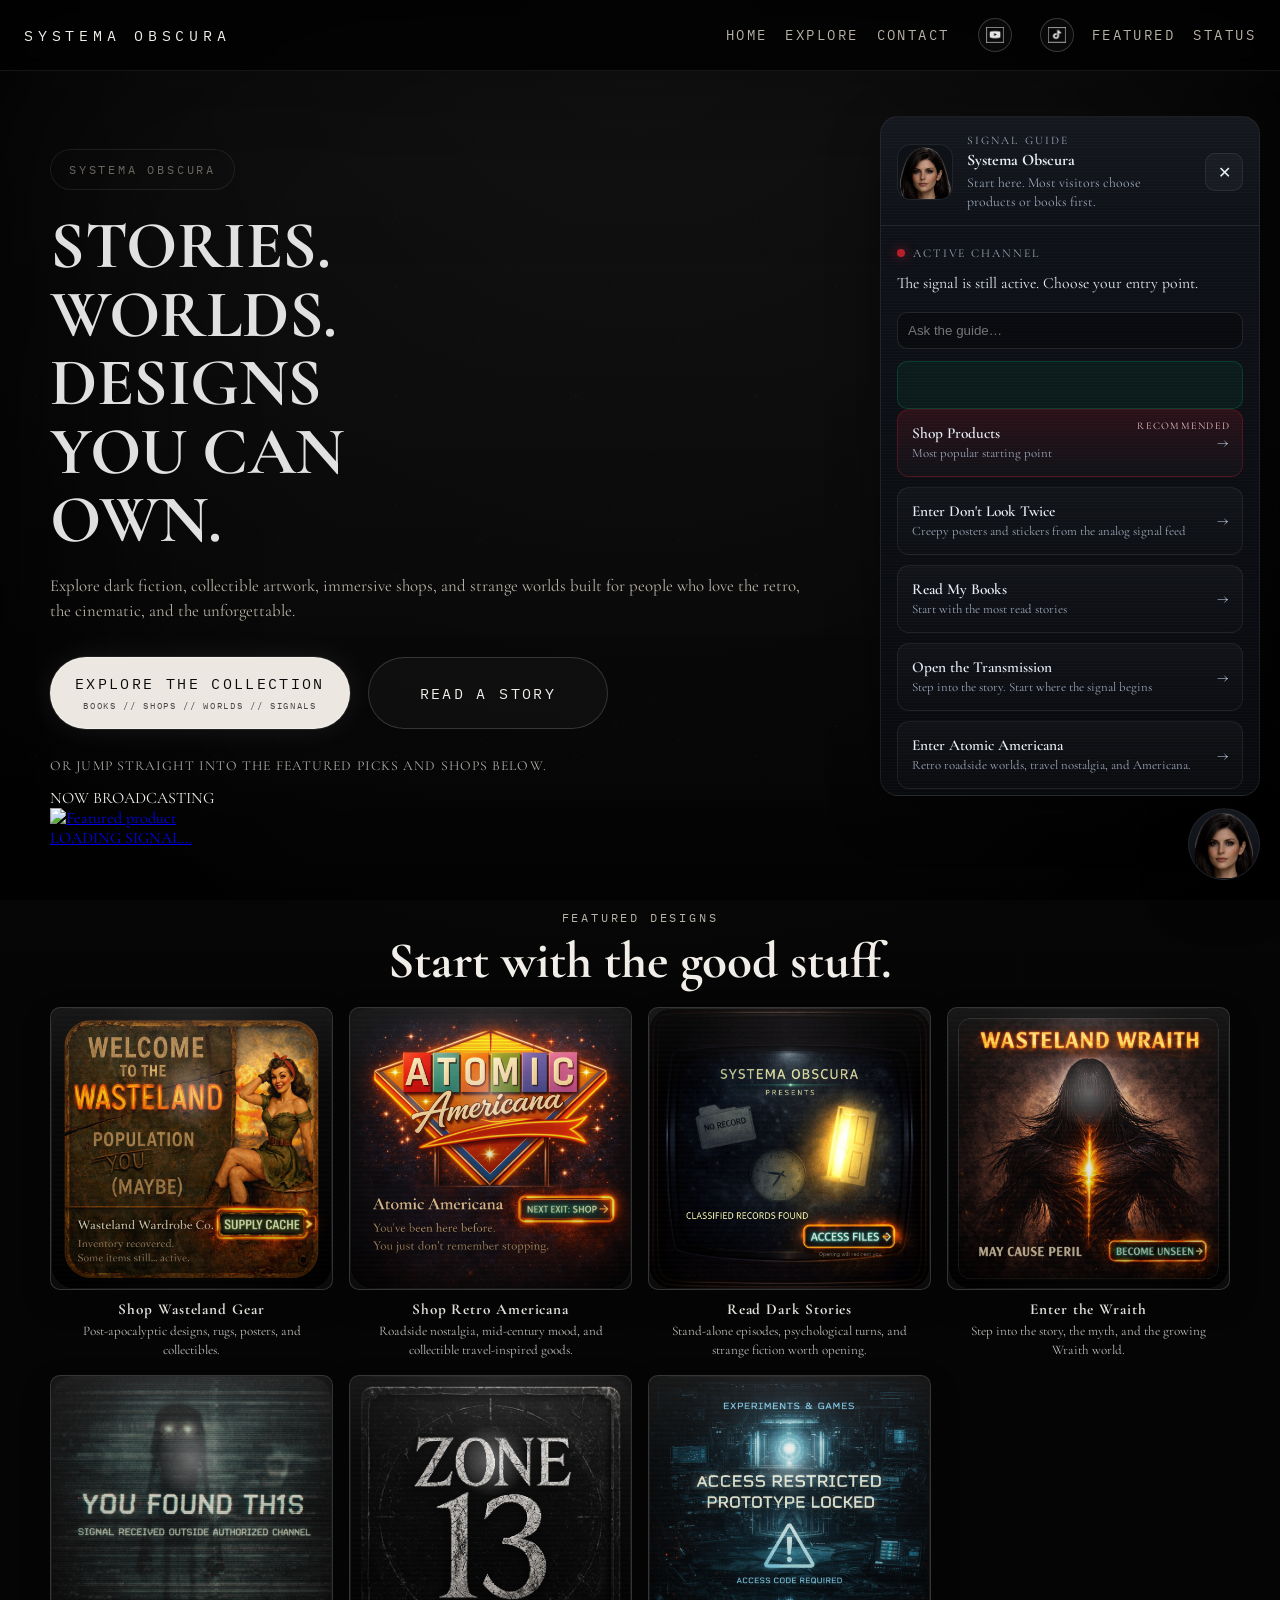
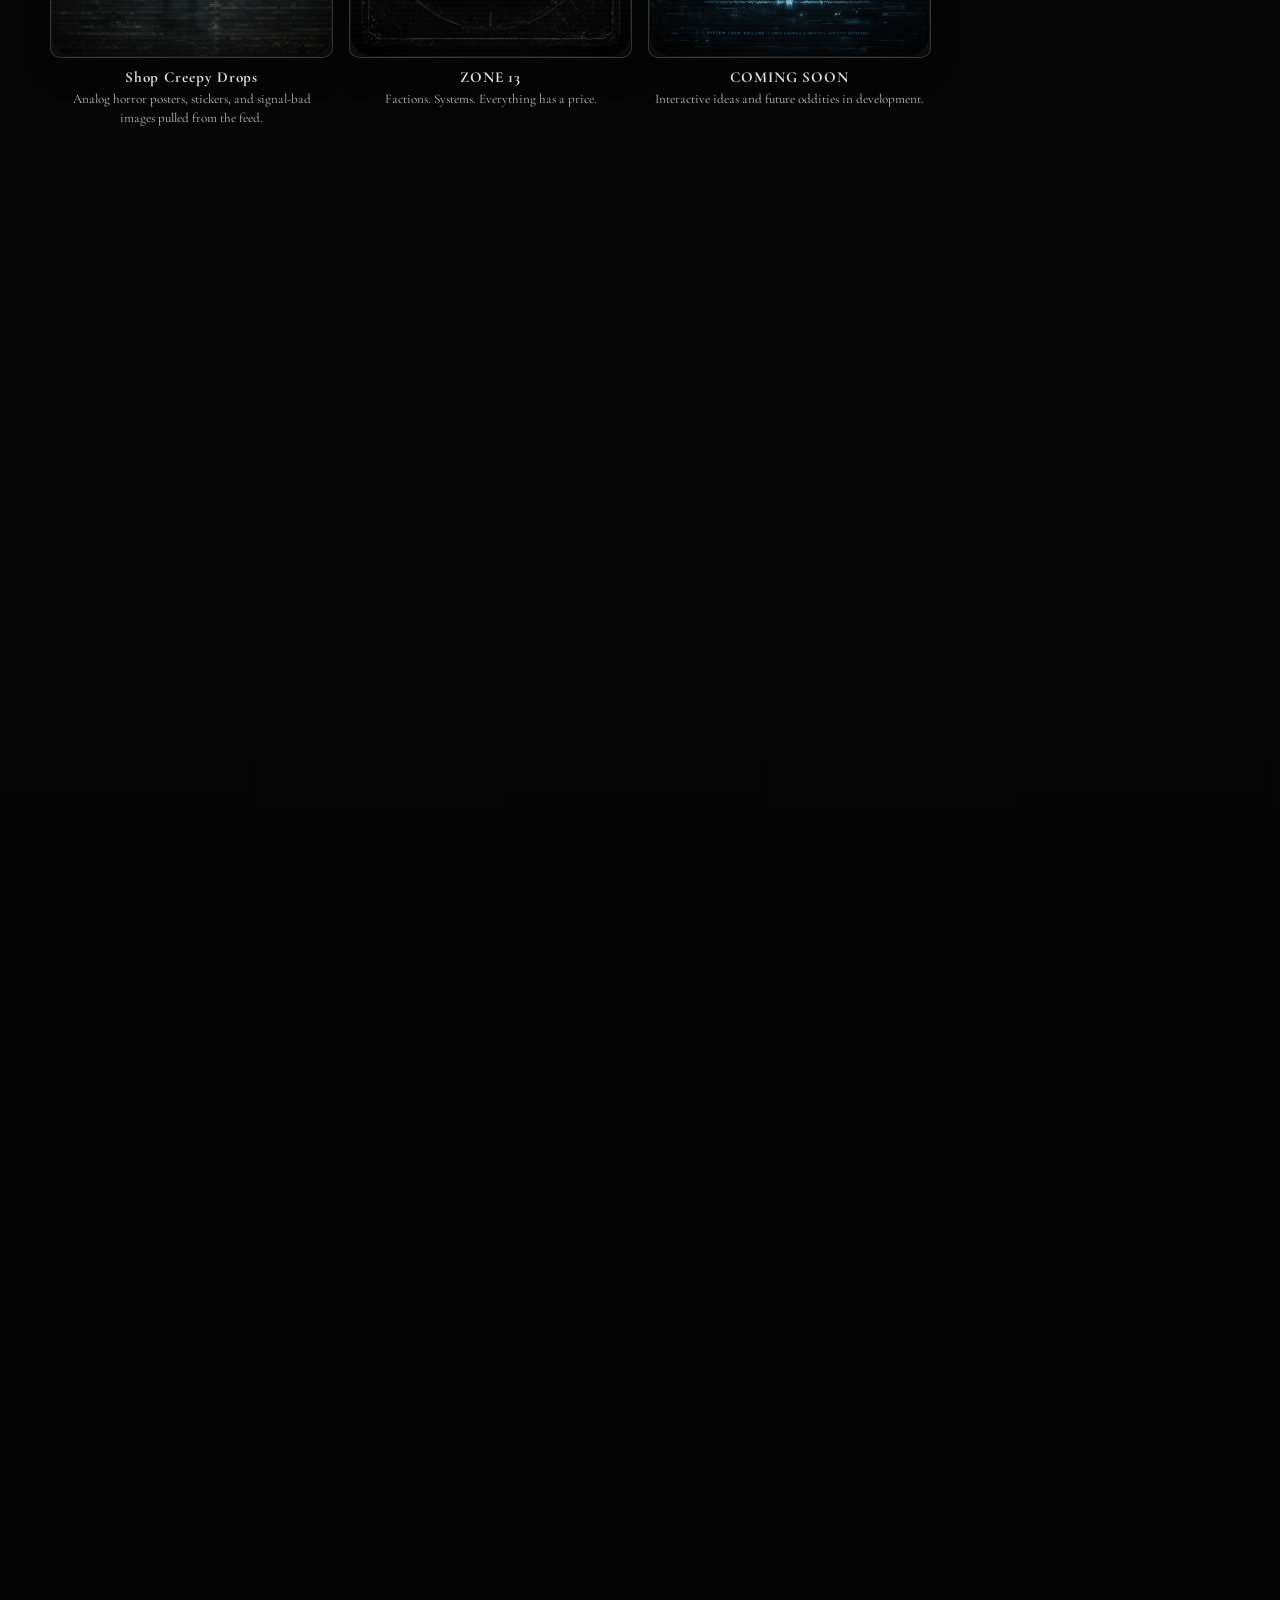
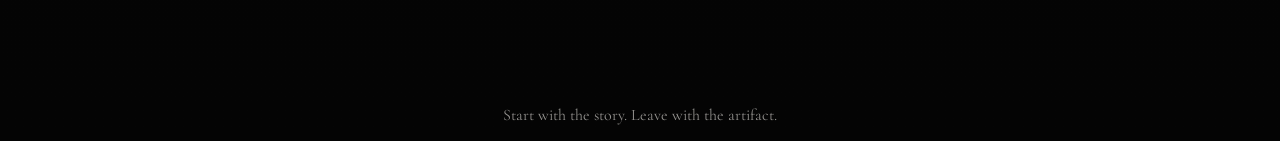
==== index.html @ dbbd6e22 "Update index.html" ====
<!DOCTYPE html>
<html lang="en">
<head>
<!-- Google tag (gtag.js) -->
<script async src="https://www.googletagmanager.com/gtag/js?id=G-D031YIETHX"></script>
<script>
  window.dataLayer = window.dataLayer || [];
  function gtag(){dataLayer.push(arguments);}
  gtag('js', new Date());
  gtag('config', 'G-D031YIETHX');
</script>

<meta charset="UTF-8" />
  <meta name="viewport" content="width=device-width, initial-scale=1.0" />
  <title>Systema Obscura</title>
  <meta name="description" content="Stories, worlds, and designs you can own from Systema Obscura." />
  <link rel="preconnect" href="https://fonts.googleapis.com">
  <link rel="preconnect" href="https://fonts.gstatic.com" crossorigin>
  <link href="https://fonts.googleapis.com/css2?family=Cormorant+Garamond:wght@400;500;600;700&family=IBM+Plex+Mono:wght@400;500&display=swap" rel="stylesheet">
  <link rel="stylesheet" href="style.css" />
  <style>
    /* Channel tile image overrides */
    .scene-books {
      background-image: url("./assets/tiles/books-tile.png");
      background-size: cover;
      background-position: center;
      background-repeat: no-repeat;
    }

    .scene-aa {
      background-image: url("./assets/tiles/atomic-americana-tile.png");
      background-size: cover;
      background-position: center;
      background-repeat: no-repeat;
    }

    .scene-wwc {
      background-image: url("./assets/tiles/wwc-tile.png");
      background-size: cover;
      background-position: center;
      background-repeat: no-repeat;
    }

    .scene-sop {
      background-image: url("./assets/tiles/sop-tile.png");
      background-size: cover;
      background-position: center;
      background-repeat: no-repeat;
    }

    .scene-wraith {
      background-image: url("./assets/wraith-tile.png");
      background-size: cover;
      background-position: center;
      background-repeat: no-repeat;
    }

    .scene-lady {
      background-image: url("./assets/lady-tile.png");
      background-size: cover;
      background-position: center;
      background-repeat: no-repeat;
    }

    .scene-audio {
      background-image: url("./assets/audio-tile.png");
      background-size: cover;
      background-position: center;
      background-repeat: no-repeat;
    }

    .scene-experiments {
      background-image: url("./assets/experiments-tile.png");
      background-size: cover;
      background-position: center;
      background-repeat: no-repeat;
    }
    .scene-dontlook {
      background: #111 url("./assets/tiles/dont-look-twice-tile.png?v=2") center / cover no-repeat;
    }

    .nav {
      display: flex;
      align-items: center;
      gap: 18px;
      flex-wrap: wrap;
    }

    .nav-icon {
      display: inline-flex;
      align-items: center;
      justify-content: center;
      width: 34px;
      height: 34px;
      padding: 0;
      border: 1px solid rgba(255,255,255,0.18);
      border-radius: 999px;
      background: rgba(255,255,255,0.03);
      box-shadow: 0 0 0 0 rgba(255,255,255,0.0);
      transition: transform 0.2s ease, opacity 0.2s ease, border-color 0.2s ease, box-shadow 0.2s ease, background 0.2s ease;
      animation: socialPulse 2.8s ease-in-out infinite;
    }

    .nav-icon img {
      width: 18px;
      height: 18px;
      object-fit: contain;
      display: block;
      opacity: 0.9;
      filter: brightness(1.05);
    }

    .nav-icon:hover,
    .nav-icon:focus-visible {
      transform: translateY(-1px) scale(1.08);
      opacity: 1;
      border-color: rgba(255,255,255,0.45);
      background: rgba(255,255,255,0.08);
      box-shadow: 0 0 14px rgba(255,255,255,0.14);
      outline: none;
    }

    .nav-icon-youtube {
      animation-delay: 0s;
    }

    .nav-icon-tiktok {
      animation-delay: 1.2s;
    }

    @keyframes socialPulse {
      0%, 100% {
        box-shadow: 0 0 0 0 rgba(255,255,255,0.0);
        border-color: rgba(255,255,255,0.18);
      }
      50% {
        box-shadow: 0 0 12px rgba(255,255,255,0.12);
        border-color: rgba(255,255,255,0.34);
      }
    }

    @media (max-width: 640px) {
      .nav {
        gap: 12px;
      }

      .nav-icon {
        width: 32px;
        height: 32px;
      }

      .nav-icon img {
        width: 17px;
        height: 17px;
      }
    }

/* Quick conversion upgrades */
    .hero-scroll-note {
      margin-top: 12px;
      opacity: 0.72;
      font-size: 0.86rem;
      letter-spacing: 0.08em;
      text-transform: uppercase;
    }

    .featured-strip {
      padding-top: 8px;
      padding-bottom: 18px;
    }

    .featured-strip .section-kicker,
    .featured-strip h2 {
      text-align: center;
    }

    .featured-grid {
      display: grid;
      grid-template-columns: repeat(4, minmax(0, 1fr));
      gap: 16px;
      margin-top: 20px;
    }

    .featured-item {
      display: block;
      text-decoration: none;
      color: inherit;
      transition: transform 0.2s ease, opacity 0.2s ease;
    }

    .featured-item:hover,
    .channel-card:hover {
      opacity: 0.9;
      transform: translateY(-3px) scale(1.015);
    }

    .featured-visual {
      aspect-ratio: 1 / 1;
      border: 1px solid rgba(255,255,255,0.16);
      border-radius: 10px;
      overflow: hidden;
      background: rgba(255,255,255,0.04);
      box-shadow: 0 12px 30px rgba(0,0,0,0.22);
    }

    .featured-visual .screen {
      height: 100%;
    }

    .featured-copy {
      padding: 10px 6px 0;
      text-align: center;
    }

    .featured-copy h3 {
      margin: 0 0 4px;
      font-size: 0.95rem;
      letter-spacing: 0.06em;
    }

    .featured-copy p {
      margin: 0;
      opacity: 0.8;
      font-size: 0.82rem;
      line-height: 1.4;
    }

    .channel-card.priority-channel {
      transform: scale(1.03);
      border: 1px solid rgba(255,255,255,0.28);
      box-shadow: 0 18px 40px rgba(0,0,0,0.28);
    }

    @media (max-width: 900px) {
      .featured-grid {
        grid-template-columns: repeat(2, minmax(0, 1fr));
      }
    }

    @media (max-width: 560px) {
      .featured-grid {
        grid-template-columns: 1fr;
      }
    }

    /* ===== Systema Obscura Agent ===== */
    :root {
      --so-bg: rgba(10, 12, 16, 0.94);
      --so-panel: rgba(15, 18, 24, 0.98);
      --so-border: rgba(255, 255, 255, 0.08);
      --so-text: #e8edf5;
      --so-muted: #9ca7ba;
      --so-accent: #b81f2d;
      --so-accent-soft: rgba(184, 31, 45, 0.18);
      --so-shadow: 0 18px 50px rgba(0, 0, 0, 0.45);
      --so-radius: 18px;
      --so-radius-sm: 12px;
      --so-font: Inter, ui-sans-serif, system-ui, -apple-system, BlinkMacSystemFont, "Segoe UI", sans-serif;
    }

    .so-agent-launcher {
      position: fixed;
      right: 20px;
      bottom: 20px;
      z-index: 9998;
      width: 72px;
      height: 72px;
      border-radius: 999px;
      border: 1px solid var(--so-border);
      background: linear-gradient(180deg, rgba(27, 31, 40, 0.98), rgba(10, 12, 16, 0.98));
      box-shadow: var(--so-shadow);
      display: flex;
      align-items: center;
      justify-content: center;
      cursor: pointer;
      overflow: hidden;
      transition: transform 0.2s ease, border-color 0.2s ease, box-shadow 0.2s ease;
    }

    .so-agent-launcher:hover,
    .so-agent-launcher:focus-visible {
      transform: translateY(-2px) scale(1.02);
      border-color: rgba(184, 31, 45, 0.5);
      box-shadow: 0 18px 55px rgba(0, 0, 0, 0.55);
      outline: none;
    }

    .so-agent-launcher img {
      width: 100%;
      height: 100%;
      object-fit: cover;
      object-position: center 42%;
      display: block;
    }

    .so-agent-pulse {
      position: absolute;
      inset: 0;
      border-radius: inherit;
      box-shadow: 0 0 0 0 rgba(184, 31, 45, 0.25);
      animation: soPulse 2.2s 1;
      pointer-events: none;
    }

    @keyframes soPulse {
      0% { box-shadow: 0 0 0 0 rgba(184, 31, 45, 0.28); }
      70% { box-shadow: 0 0 0 16px rgba(184, 31, 45, 0); }
      100% { box-shadow: 0 0 0 0 rgba(184, 31, 45, 0); }
    }

    .so-agent {
      position: fixed;
      right: 20px;
      bottom: 104px;
      width: min(380px, calc(100vw - 24px));
      max-height: min(680px, calc(100vh - 132px));
      z-index: 9999;
      border-radius: var(--so-radius);
      border: 1px solid var(--so-border);
      background:
        repeating-linear-gradient(
          180deg,
          rgba(255,255,255,0.015) 0px,
          rgba(255,255,255,0.015) 1px,
          transparent 1px,
          transparent 3px
        ),
        linear-gradient(180deg, rgba(16, 19, 26, 0.98), rgba(8, 10, 14, 0.98));
      box-shadow: var(--so-shadow);
      overflow: hidden;
      transform: translateY(16px) scale(0.98);
      opacity: 0;
      pointer-events: none;
      transition: opacity 0.25s ease, transform 0.25s ease;
      backdrop-filter: blur(8px);
    }

    .so-agent.is-open {
      opacity: 1;
      transform: translateY(0) scale(1);
      pointer-events: auto;
    }

    .so-agent-header {
      display: flex;
      align-items: center;
      gap: 14px;
      padding: 16px 16px 14px;
      border-bottom: 1px solid rgba(255,255,255,0.06);
      background: linear-gradient(180deg, rgba(255,255,255,0.02), rgba(255,255,255,0));
    }

    .so-agent-avatar {
      width: 56px;
      height: 56px;
      border-radius: 14px;
      object-fit: cover;
      object-position: center 42%;
      border: 1px solid rgba(255,255,255,0.08);
      flex-shrink: 0;
      background: #0e1116;
    }

    .so-agent-title-wrap {
      min-width: 0;
      flex: 1;
    }

    .so-agent-kicker {
      font-size: 0.72rem;
      letter-spacing: 0.18em;
      text-transform: uppercase;
      color: var(--so-muted);
      margin-bottom: 4px;
    }

    .so-agent-title {
      font-size: 1rem;
      font-weight: 700;
      line-height: 1.2;
      color: var(--so-text);
      margin: 0;
    }

    .so-agent-subtitle {
      font-size: 0.86rem;
      color: var(--so-muted);
      margin-top: 4px;
      line-height: 1.35;
    }

    .so-agent-close {
      width: 38px;
      height: 38px;
      border-radius: 10px;
      border: 1px solid rgba(255,255,255,0.08);
      background: rgba(255,255,255,0.03);
      color: var(--so-text);
      font-size: 1rem;
      cursor: pointer;
      flex-shrink: 0;
      transition: background 0.2s ease, border-color 0.2s ease;
    }

    .so-agent-close:hover,
    .so-agent-close:focus-visible {
      background: rgba(255,255,255,0.06);
      border-color: rgba(184, 31, 45, 0.45);
      outline: none;
    }

    .so-agent-body {
      padding: 16px;
    }

    .so-agent-message {
      margin: 0 0 16px;
      font-size: 0.98rem;
      line-height: 1.5;
      color: var(--so-text);
    }

    .so-agent-buttons {
      display: grid;
      gap: 10px;
    }

    .so-agent-btn {
      position: relative;
      display: flex;
      align-items: center;
      justify-content: space-between;
      gap: 14px;
      width: 100%;
      text-decoration: none;
      color: var(--so-text);
      background: linear-gradient(180deg, rgba(255,255,255,0.03), rgba(255,255,255,0.01));
      border: 1px solid rgba(255,255,255,0.07);
      border-radius: var(--so-radius-sm);
      padding: 14px 14px;
      min-height: 54px;
      transition: transform 0.18s ease, border-color 0.18s ease, background 0.18s ease;
    }

    .so-agent-btn:hover,
    .so-agent-btn:focus-visible {
      transform: translateY(-1px);
      border-color: rgba(184, 31, 45, 0.45);
      background: linear-gradient(180deg, rgba(184, 31, 45, 0.14), rgba(255,255,255,0.02));
      outline: none;
    }

    .so-agent-btn-text {
      display: flex;
      flex-direction: column;
      align-items: flex-start;
      text-align: left;
      gap: 3px;
      min-width: 0;
    }

    .so-agent-btn-label {
      font-size: 0.96rem;
      font-weight: 600;
      line-height: 1.2;
    }

    .so-agent-btn-note {
      font-size: 0.8rem;
      color: var(--so-muted);
      line-height: 1.3;
    }

    .so-agent-btn-primary {
      border-color: rgba(184, 31, 45, 0.32);
      background: linear-gradient(180deg, rgba(184, 31, 45, 0.18), rgba(255,255,255,0.02));
    }

    .so-agent-btn-primary::before {
      content: "Recommended";
      position: absolute;
      top: 10px;
      right: 12px;
      font-size: 0.64rem;
      letter-spacing: 0.12em;
      text-transform: uppercase;
      color: #f0c3c7;
    }

    .so-agent-btn-arrow {
      font-size: 1.1rem;
      color: var(--so-muted);
      flex-shrink: 0;
    }

    .so-agent-footer {
      padding: 0 16px 16px;
      color: var(--so-muted);
      font-size: 0.78rem;
      line-height: 1.4;
    }

    .so-agent-minimize {
      display: inline-flex;
      align-items: center;
      gap: 6px;
      background: transparent;
      color: var(--so-muted);
      border: none;
      padding: 0;
      font: inherit;
      cursor: pointer;
      margin-top: 12px;
    }

    .so-agent-minimize:hover,
    .so-agent-minimize:focus-visible {
      color: var(--so-text);
      outline: none;
    }

    .so-agent-badge {
      display: inline-flex;
      align-items: center;
      gap: 8px;
      margin-bottom: 12px;
      font-size: 0.74rem;
      text-transform: uppercase;
      letter-spacing: 0.16em;
      color: var(--so-muted);
    }

    .so-agent-badge::before {
      content: "";
      width: 8px;
      height: 8px;
      border-radius: 999px;
      background: var(--so-accent);
      box-shadow: 0 0 12px rgba(184, 31, 45, 0.75);
    }

    @media (max-width: 640px) {
      .so-agent-launcher {
        right: 14px;
        bottom: 14px;
        width: 64px;
        height: 64px;
      }

      .so-agent {
        right: 12px;
        left: 12px;
        bottom: 88px;
        width: auto;
        max-height: min(72vh, calc(100vh - 112px));
      }
    }

  </style>


</head>
<body>
  <div class="noise" aria-hidden="true"></div>
  <div class="vignette" aria-hidden="true"></div>

  <header class="site-header">
    <a href="#" class="brand">SYSTEMA OBSCURA</a>
    <nav class="nav">
      <a href="#signal">Home</a>
      <a href="#channels">Explore</a>
      <a href="contact.html">Contact</a>
      <a href="https://www.youtube.com/@TheSafeBunker" target="_blank" rel="noopener" class="nav-icon nav-icon-youtube" aria-label="YouTube">
        <img src="./assets/youtube.png" alt="YouTube" />
      </a>
      <a href="https://www.tiktok.com/@systema.obscura" target="_blank" rel="noopener" class="nav-icon nav-icon-tiktok" aria-label="TikTok">
        <img src="./assets/tiktok.png" alt="TikTok" />
      </a>
      <a href="#artifacts">Featured</a>
      <a href="#status">Status</a>
    </nav>
  </header>

  <main>
    <section class="hero wrap" id="signal">
      <div class="eyebrow">SYSTEMA OBSCURA</div>
      <h1>STORIES. WORLDS.<br />DESIGNS YOU CAN OWN.</h1>
      <p class="hero-copy">
        Explore dark fiction, collectible artwork, immersive shops, and strange worlds built for people who love the retro, the cinematic, and the unforgettable.
      </p>

      <div class="hero-actions">
        <a href="#channels" class="btn btn-primary">
          <span>EXPLORE THE COLLECTION</span>
          <small>BOOKS // SHOPS // WORLDS // SIGNALS</small>
        </a>
        <a href="sop.html" class="btn btn-secondary">READ A STORY</a>
      </div>
      <p class="hero-scroll-note">Or jump straight into the featured picks and shops below.</p>

<!-- ===== CRT FEATURED BROADCAST ===== -->
<div class="crt-featured">

  <div class="crt-broadcast-label">NOW BROADCASTING</div>

  <div class="crt-tv-featured">
    <a id="crtLink" href="#" target="_blank">
      <img id="crtImage" src="assets/crt/placeholder.jpg" alt="Featured product">

      <div class="crt-overlay-featured">
        <span id="crtTitle">LOADING SIGNAL...</span>
      </div>
    </a>
  </div>

</div>
      
      <div class="main-terminal crt reveal">
        <div class="terminal-topbar">
          <span class="seal">✦</span>
          <span class="terminal-label">PRIMARY ARCHIVE TERMINAL</span>
          <span class="live-dot"></span>
        </div>
        <div class="screen hero-screen">
          <div class="screen-image">
            <div class="mountains"></div>
            <div class="fog"></div>
            <div class="scanlines"></div>
          </div>
          <div class="screen-overlay">
            <p>Books to read. Designs to own. Worlds to explore.</p>
          </div>
        </div>
      </div>
    </section>

    <section class="featured-strip wrap reveal" id="featured-strip">
      <div class="section-head reveal">
        <p class="section-kicker">FEATURED DESIGNS</p>
        <h2>Start with the good stuff.</h2>
      </div>

      <div class="featured-grid">
        <a class="featured-item" href="https://wastelandwardrobeco.etsy.com" target="_blank">
          <div class="featured-visual crt">
            <div class="screen">
              <div class="channel-scene scene-wwc"></div>
              <div class="scanlines"></div>
            </div>
          </div>
          <div class="featured-copy">
            <h3>Shop Wasteland Gear</h3>
            <p>Post-apocalyptic designs, rugs, posters, and collectibles.</p>
          </div>
        </a>

        <a class="featured-item" href="https://atomicamericana.etsy.com" target="_blank">
          <div class="featured-visual crt">
            <div class="screen">
              <div class="channel-scene scene-aa"></div>
              <div class="scanlines"></div>
            </div>
          </div>
          <div class="featured-copy">
            <h3>Shop Retro Americana</h3>
            <p>Roadside nostalgia, mid-century mood, and collectible travel-inspired goods.</p>
          </div>
        </a>

        <a class="featured-item" href="sop.html">
          <div class="featured-visual crt">
            <div class="screen">
              <div class="channel-scene scene-sop"></div>
              <div class="scanlines"></div>
            </div>
          </div>
          <div class="featured-copy">
            <h3>Read Dark Stories</h3>
            <p>Stand-alone episodes, psychological turns, and strange fiction worth opening.</p>
          </div>
        </a>

        <a class="featured-item" href="wraith.html">
          <div class="featured-visual crt">
            <div class="screen">
              <div class="channel-scene scene-wraith"></div>
              <div class="scanlines"></div>
            </div>
          </div>
          <div class="featured-copy">
            <h3>Enter the Wraith</h3>
            <p>Step into the story, the myth, and the growing Wraith world.</p>
          </div>
        </a>


        <a class="featured-item" href="https://dont-look-twice.printify.me" target="_blank" rel="noopener">
          <div class="featured-visual crt">
            <div class="screen">
              <div class="channel-scene scene-dontlook"></div>
              <div class="scanlines"></div>
            </div>
          </div>
          <div class="featured-copy">
            <h3>Shop Creepy Drops</h3>
            <p>Analog horror posters, stickers, and signal-bad images pulled from the feed.</p>
          </div>
        </a>
<a class="featured-item" href="zone13.html">
  <div class="featured-visual crt">
    <div class="screen">
      <div class="channel-scene scene-zone13"></div>
      <div class="scanlines"></div>
    </div>
  </div>
  <div class="featured-copy">
    <h3>ZONE 13</h3>
    <p>Factions. Systems. Everything has a price.</p>
  </div>
</a>

<a class="featured-item" href="#signal">
  <div class="featured-visual crt">
    <div class="screen">
      <div class="channel-scene scene-experiments"></div>
      <div class="scanlines"></div>
    </div>
  </div>
  <div class="featured-copy">
    <h3>COMING SOON</h3>
    <p>Interactive ideas and future oddities in development.</p>
  </div>
</a>

</div>
</section>

<section class="broadcast wrap" id="broadcast">

    <section class="broadcast wrap" id="broadcast">
      <div class="section-head reveal">
        <p class="section-kicker">PRIMARY FEATURE</p>
        <h2>The signal of the moment.</h2>
      </div>

      <div class="broadcast-grid">
        <article class="broadcast-panel feature crt reveal">
          <div class="screen feature-screen">
            <div class="feature-scene"></div>
            <div class="scanlines"></div>
          </div>
          <div class="feature-copy">
            <p class="meta">CURRENT FEATURE</p>
            <h3>Build the myth. Sell the artifact. Keep the signal alive.</h3>
            <p>
              Use this space for your featured book, newest collection, best seller, or flagship release.
            </p>
            <a href="https://www.amazon.com/dp/B0GPJ8DP77" target="_blank" class="text-link">View feature</a>
          </div>
        </article>

        <aside class="status-panel reveal" id="status">
          <div class="status-box">
            <div class="status-row"><span>Systema Obscura Presents</span><strong>Stories Live</strong></div>
            <div class="status-row"><span>Wasteland Wardrobe Co.</span><strong>Shop Open</strong></div>
            <div class="status-row"><span>Atomic Americana</span><strong>Shop Open</strong></div>
            <div class="status-row"><span>Don't Look Twice</span><strong>Popup Shop Live</strong></div>
            <div class="status-row"><span>Books, Worlds, Experiments</span><strong>Expanding</strong></div>
          </div>
        </aside>
      </div>
    </section>

    <section class="artifacts wrap" id="artifacts">
      <div class="section-head reveal">
        <p class="section-kicker">FEATURED PICKS</p>
        <h2>Objects from the collection.</h2>
      </div>

      <div class="artifact-grid">
        <article class="artifact crt reveal">
          <div class="screen"><div class="artifact-scene artifact-book"></div><div class="scanlines"></div></div>
          <div class="artifact-copy">
            <h3>Featured Book</h3>
            <p>Spotlight a current release, episode, or flagship title.</p>
          </div>
        </article>

        <article class="artifact crt reveal">
          <div class="screen"><div class="artifact-scene artifact-keys"></div><div class="scanlines"></div></div>
          <div class="artifact-copy">
            <h3>Atomic Americana</h3>
            <p>Roadside relics, travel goods, and mid-century mood.</p>
          </div>
        </article>

        <article class="artifact crt reveal">
          <div class="screen"><div class="artifact-scene artifact-wraith"></div><div class="scanlines"></div></div>
          <div class="artifact-copy">
            <h3>Wraith World</h3>
            <p>Canon, imagery, story hooks, and future releases.</p>
          </div>
        </article>

        <article class="artifact crt reveal">
          <div class="screen"><div class="artifact-scene artifact-pin"></div><div class="scanlines"></div></div>
          <div class="artifact-copy">
            <h3>Collectible Design</h3>
            <p>Objects, icons, and designs pulled from the archive.</p>
          </div>
        </article>
      </div>
    </section>

    <section class="entry wrap reveal">
      <h2>Where do you want to go next?</h2>
      <div class="entry-grid">
        <a href="https://www.amazon.com/author/davidmcneal" target="_blank" class="entry-link">Read</a>
        <a href="https://wastelandwardrobeco.etsy.com" target="_blank" class="entry-link">Shop</a>
        <a href="https://atomicamericana.etsy.com" target="_blank" class="entry-link">Browse</a>
        <a href="#channels" class="entry-link">Explore</a>
      </div>
    </section>
  </main>

  <p style="text-align:center; opacity:0.6; margin-top:40px;">
    Start with the story. Leave with the artifact.
  </p>

  <script src="script.js"></script>
  <div class="signal-lock" id="signalLock"></div>

  <button
    class="so-agent-launcher"
    id="soAgentLauncher"
    aria-label="Open Systema Obscura guide"
    aria-expanded="false"
    aria-controls="soAgentPanel"
    type="button"
  >
    <span class="so-agent-pulse" aria-hidden="true"></span>
    <img src="/assets/so-host-master-bust.png" alt="Systema Obscura host avatar" />
  </button>

  <aside class="so-agent" id="soAgentPanel" aria-hidden="true">
    <div class="so-agent-header">
      <img class="so-agent-avatar" src="/assets/so-host-master-bust.png" alt="Systema Obscura host avatar" />
      <div class="so-agent-title-wrap">
        <div class="so-agent-kicker">Signal Guide</div>
        <h2 class="so-agent-title">Systema Obscura</h2>
        <div class="so-agent-subtitle">Start here. Most visitors choose products or books first.</div>
      </div>
      <button class="so-agent-close" id="soAgentClose" type="button" aria-label="Close guide">✕</button>
    </div>

    <div class="so-agent-body">
      <div class="so-agent-badge">Active channel</div>
      <p class="so-agent-message" id="soAgentMessage">Stories… or artifacts. Choose your entry point.</p>
<div style="margin-bottom:12px;"><input id="soAgentInput" placeholder="Ask the guide…" style="width:100%; padding:10px; border-radius:10px; border:1px solid rgba(255,255,255,0.1); background:rgba(0,0,0,0.3); color:#fff;" /></div><div id="soAgentResponse" style="font-size:0.95rem; color:#00ff9c; min-height:48px; margin-top:8px; padding:10px 12px; border-radius:10px; background:rgba(0,255,156,0.05); border:1px solid rgba(0,255,156,0.15); text-shadow:0 0 6px rgba(0,255,156,0.35); line-height:1.5;"></div>

      <div class="so-agent-buttons">
        <a class="so-agent-btn so-agent-btn-primary" href="https://www.etsy.com/shop/WastelandWardrobeCo" target="_blank" rel="noopener" data-destination="Shop Products">
          <span class="so-agent-btn-text">
            <span class="so-agent-btn-label">Shop Products</span>
            <span class="so-agent-btn-note">Most popular starting point</span>
          </span>
          <span class="so-agent-btn-arrow" aria-hidden="true">→</span>
        </a>


        <a class="so-agent-btn" href="https://dont-look-twice.printify.me" target="_blank" rel="noopener" data-destination="Don't Look Twice">
          <span class="so-agent-btn-text">
            <span class="so-agent-btn-label">Enter Don't Look Twice</span>
            <span class="so-agent-btn-note">Creepy posters and stickers from the analog signal feed</span>
          </span>
          <span class="so-agent-btn-arrow" aria-hidden="true">→</span>
        </a>

        <a class="so-agent-btn" href="https://www.amazon.com/author/davidmcneal" target="_blank" rel="noopener" data-destination="Read My Books">
          <span class="so-agent-btn-text">
            <span class="so-agent-btn-label">Read My Books</span>
            <span class="so-agent-btn-note">Start with the most read stories</span>
          </span>
          <span class="so-agent-btn-arrow" aria-hidden="true">→</span>
        </a>

        <a class="so-agent-btn" href="https://systemaobscura.co/sop" target="_blank" rel="noopener" data-destination="Start Here">
          <span class="so-agent-btn-text">
            <span class="so-agent-btn-label">Open the Transmission</span>
            <span class="so-agent-btn-note">Step into the story. Start where the signal begins</span>
          </span>
          <span class="so-agent-btn-arrow" aria-hidden="true">→</span>
        </a>

        <a class="so-agent-btn" href="https://www.etsy.com/shop/AtomicAmericana" target="_blank" rel="noopener" data-destination="Atomic Americana">
          <span class="so-agent-btn-text">
            <span class="so-agent-btn-label">Enter Atomic Americana</span>
            <span class="so-agent-btn-note">Retro roadside worlds, travel nostalgia, and Americana.</span>
          </span>
          <span class="so-agent-btn-arrow" aria-hidden="true">→</span>
        </a>

        <a class="so-agent-btn" href="https://www.etsy.com/shop/WastelandWardrobeCo" target="_blank" rel="noopener" data-destination="Explore the Wasteland">
          <span class="so-agent-btn-text">
            <span class="so-agent-btn-label">Explore the Wasteland</span>
            <span class="so-agent-btn-note">Most popular products and customer favorites.</span>
          </span>
          <span class="so-agent-btn-arrow" aria-hidden="true">→</span>
        </a>
      </div>
    </div>

    <div class="so-agent-footer">
      <div>Compact by design. Built to guide visitors toward the strongest parts of the signal.</div>
      <button class="so-agent-minimize" id="soAgentMinimize" type="button">Minimize guide</button>
    </div>
  </aside>

  <script>
(function () {
  const launcher = document.getElementById('soAgentLauncher');
  const panel = document.getElementById('soAgentPanel');
  const closeBtn = document.getElementById('soAgentClose');
  const minimizeBtn = document.getElementById('soAgentMinimize');
  const message = document.getElementById('soAgentMessage');
  const buttons = panel.querySelectorAll('[data-destination]');

  const STORAGE_KEY = 'so-dismissed';
  const CLICK_KEY = 'so-click-log';
  const VISIT_KEY = 'so-visit-count';

  const AUTO_OPEN_DELAY = 1600;

  let visits = parseInt(localStorage.getItem(VISIT_KEY) || '0', 10);
  visits++;
  localStorage.setItem(VISIT_KEY, visits);

  const hour = new Date().getHours();

  function getAdaptiveMessage() {
    if (visits > 2) {
      return "Signal guide online. You can start with the strongest path.";
    }

    if (hour >= 22 || hour < 5) {
      return "The signal is still active. Choose your entry point.";
    }

    if (hour < 12) {
      return "Not everything needs exploring. Start where it matters.";
    }

    return "Stories… or artifacts. Choose your entry point.";
  }

  function openPanel() {
    if (message) {
      window.clearTimeout(message._swapTimer);
      message.textContent = getAdaptiveMessage();

      message._swapTimer = window.setTimeout(function () {
        message.textContent = "Most people start with the strongest signal. You can too.";
      }, 3000);
    }

    panel.classList.add('is-open');
    panel.setAttribute('aria-hidden', 'false');
    launcher.setAttribute('aria-expanded', 'true');
  }

  function closePanel(remember = false) {
    if (message && message._swapTimer) {
      window.clearTimeout(message._swapTimer);
    }

    panel.classList.remove('is-open');
    panel.setAttribute('aria-hidden', 'true');
    launcher.setAttribute('aria-expanded', 'false');

    if (remember) {
      localStorage.setItem(STORAGE_KEY, 'true');
    }
  }

  function togglePanel() {
    const isOpen = panel.classList.contains('is-open');
    isOpen ? closePanel() : openPanel();
  }

  launcher.addEventListener('click', togglePanel);
  closeBtn.addEventListener('click', () => closePanel(true));
  minimizeBtn.addEventListener('click', () => closePanel(true));

  document.addEventListener('keydown', function (event) {
    if (event.key === 'Escape') closePanel();
  });

  buttons.forEach(function (button) {
    button.addEventListener('click', function () {
      const destination = button.getAttribute('data-destination');
      const log = JSON.parse(localStorage.getItem(CLICK_KEY) || '[]');
      log.push({ destination, time: new Date().toISOString() });
      if (typeof gtag === 'function') {
        gtag('event', 'agent_click', {
          event_category: 'Agent',
          event_label: destination
        });
      }
      localStorage.setItem(CLICK_KEY, JSON.stringify(log));
    });
  });

 const dismissed = localStorage.getItem(STORAGE_KEY) === 'true';
const isMobile = window.innerWidth <= 768;

if (!dismissed && !isMobile) {
  window.setTimeout(openPanel, AUTO_OPEN_DELAY);
}


// ===== SYSTEMA OBSCURA LIVE AGENT =====

async function askSystemaObscura(message) {
  try {
    const response = await fetch('https://project-656dj.vercel.app/api/agent', {
      method: 'POST',
      headers: { 'Content-Type': 'application/json' },
      body: JSON.stringify({ message })
    });

    const data = await response.json();

    if (data.reply) return data.reply;
    if (data.error) return `Signal error: ${data.error}`;

    return "Signal unclear.";
  } catch (error) {
    return "Signal lost. Try again.";
  }
}

const input = document.getElementById('soAgentInput');
const responseBox = document.getElementById('soAgentResponse');

if (input) {
  input.addEventListener('keydown', async function(e) {
    if (e.key === 'Enter') {
      const message = input.value.trim();
      if (!message) return;

      responseBox.textContent = "Reading the signal...";
      input.value = "";

      const reply = await askSystemaObscura(message);
      responseBox.textContent = reply;
    }
  });
}

})();
</script>


</body>
</html>
---- style.css ----
*,
*::before,
*::after {
  box-sizing: border-box;
}

:root {
  --bg: #050505;
  --panel: #0a0a0a;
  --panel-2: #101010;
  --line: rgba(255,255,255,.12);
  --soft: rgba(255,255,255,.66);
  --text: #f1eee9;
  --muted: #b8b1a6;
  --accent: #ece8e1;
  --shadow: rgba(0,0,0,.5);
  --glow: rgba(255,255,255,.08);
  --max: 1180px;
  --radius: 26px;
}

html {
  scroll-behavior: smooth;
}

body {
  margin: 0;
  background:
    radial-gradient(circle at top center, rgba(255,255,255,.04), transparent 30%),
    linear-gradient(180deg, #060606 0%, #040404 100%);
  color: var(--text);
  font-family: "Cormorant Garamond", serif;
  min-height: 100vh;
  overflow-x: hidden;
}

body::before {
  content: "";
  position: fixed;
  inset: 0;
  background:
    linear-gradient(rgba(255,255,255,.02), rgba(255,255,255,0)),
    radial-gradient(circle at center, transparent 45%, rgba(0,0,0,.34) 100%);
  pointer-events: none;
  z-index: 0;
}

.noise,
.vignette {
  position: fixed;
  inset: 0;
  pointer-events: none;
  z-index: 1;
}

.noise {
  opacity: .12;
  background-image:
    radial-gradient(circle at 20% 20%, rgba(255,255,255,.18) 0 1px, transparent 1px),
    radial-gradient(circle at 80% 30%, rgba(255,255,255,.16) 0 1px, transparent 1px),
    radial-gradient(circle at 40% 70%, rgba(255,255,255,.14) 0 1px, transparent 1px),
    radial-gradient(circle at 60% 80%, rgba(255,255,255,.1) 0 1px, transparent 1px);
  background-size: 180px 180px, 220px 220px, 200px 200px, 250px 250px;
  mix-blend-mode: screen;
}

.vignette {
  box-shadow: inset 0 0 220px rgba(0,0,0,.9);
}

.wrap {
  width: min(calc(100% - 32px), var(--max));
  margin: 0 auto;
  position: relative;
  z-index: 2;
}

.site-header {
  position: sticky;
  top: 0;
  z-index: 20;
  display: flex;
  align-items: center;
  justify-content: space-between;
  padding: 18px 24px;
  border-bottom: 1px solid rgba(255,255,255,.08);
  background: rgba(2,2,2,.8);
  backdrop-filter: blur(10px);
}

.brand,
.nav a,
.text-link,
.entry-link {
  text-decoration: none;
  color: var(--text);
}

.brand {
  font-family: "IBM Plex Mono", monospace;
  letter-spacing: .32em;
  font-size: .93rem;
  white-space: nowrap;
}

.nav {
  display: flex;
  gap: 26px;
  flex-wrap: wrap;
  justify-content: flex-end;
}

.nav a {
  font-family: "IBM Plex Mono", monospace;
  color: var(--muted);
  font-size: .85rem;
  letter-spacing: .18em;
  text-transform: uppercase;
}

.nav a:hover,
.text-link:hover,
.entry-link:hover {
  color: var(--text);
}

.hero {
  padding: 78px 0 42px;
}

.eyebrow,
.section-kicker,
.meta {
  font-family: "IBM Plex Mono", monospace;
  text-transform: uppercase;
  letter-spacing: .24em;
  font-size: .73rem;
  color: var(--muted);
}

.eyebrow {
  display: inline-block;
  padding: 12px 18px;
  border: 1px solid rgba(255,255,255,.14);
  border-radius: 999px;
  margin-bottom: 22px;
  background: rgba(255,255,255,.02);
}

.hero h1 {
  margin: 0;
  max-width: 10ch;
  font-size: clamp(3.2rem, 9vw, 6.75rem);
  line-height: .93;
  letter-spacing: -.03em;
  text-wrap: balance;
}

.hero-copy {
  max-width: 820px;
  margin: 24px 0 0;
  font-size: clamp(1.2rem, 2.2vw, 1.65rem);
  line-height: 1.45;
  color: var(--muted);
}

.hero-actions {
  display: flex;
  gap: 18px;
  flex-wrap: wrap;
  margin: 34px 0 42px;
}

.btn {
  display: inline-flex;
  align-items: center;
  justify-content: center;
  gap: 6px;
  min-width: 240px;
  min-height: 64px;
  padding: 16px 24px;
  border-radius: 999px;
  border: 1px solid rgba(255,255,255,.16);
  text-decoration: none;
  transition: transform .25s ease, border-color .25s ease, box-shadow .25s ease;
}

.btn:hover {
  transform: translateY(-2px);
}

.btn-primary {
  background: var(--accent);
  color: #0a0a0a;
  flex-direction: column;
  border-color: rgba(255,255,255,.35);
  box-shadow: 0 0 0 1px rgba(255,255,255,.08), 0 0 30px rgba(255,255,255,.08);
}

.btn-primary span,
.btn-secondary {
  font-family: "IBM Plex Mono", monospace;
  text-transform: uppercase;
  letter-spacing: .16em;
  font-size: .92rem;
}

.btn-primary small {
  font-family: "IBM Plex Mono", monospace;
  font-size: .58rem;
  text-transform: uppercase;
  letter-spacing: .18em;
  opacity: .72;
}

.btn-secondary {
  color: var(--text);
  background: rgba(255,255,255,.03);
}

.section-head {
  margin-bottom: 24px;
}

.section-head h2,
.entry h2 {
  margin: 8px 0 0;
  font-size: clamp(2rem, 4vw, 3.5rem);
  line-height: 1;
}

.statement {
  display: grid;
  grid-template-columns: 1fr auto 1fr;
  align-items: center;
  gap: 16px;
  padding: 18px 0 54px;
}

.statement p {
  margin: 0;
  font-size: clamp(1.6rem, 3vw, 2.9rem);
  text-align: center;
}

.statement-rule {
  height: 1px;
  background: linear-gradient(90deg, transparent, rgba(255,255,255,.14), transparent);
}

.crt {
  position: relative;
  background:
    linear-gradient(180deg, rgba(255,255,255,.03), rgba(255,255,255,.01)),
    linear-gradient(180deg, #111 0%, #090909 100%);
  border: 1px solid rgba(255,255,255,.1);
  border-radius: var(--radius);
  box-shadow:
    inset 0 0 0 1px rgba(255,255,255,.04),
    inset 0 18px 35px rgba(255,255,255,.02),
    0 20px 50px rgba(0,0,0,.45);
  overflow: hidden;
}

.crt::before {
  content: "";
  position: absolute;
  inset: 0;
  background:
    radial-gradient(circle at 50% 10%, rgba(255,255,255,.05), transparent 35%),
    radial-gradient(circle at 50% 120%, rgba(255,255,255,.03), transparent 35%);
  pointer-events: none;
  z-index: 2;
}

.crt::after {
  content: "";
  position: absolute;
  inset: 0;
  background: linear-gradient(180deg, rgba(255,255,255,.04), transparent 28%, transparent 72%, rgba(0,0,0,.18));
  pointer-events: none;
  z-index: 2;
}

.screen {
  position: relative;
  border-radius: 22px;
  overflow: hidden;
  background:
    radial-gradient(circle at center, rgba(255,255,255,.09), rgba(255,255,255,.015) 42%, rgba(0,0,0,.96) 100%),
    #0d0d0d;
  border: 1px solid rgba(255,255,255,.08);
  box-shadow: inset 0 0 24px rgba(255,255,255,.04), inset 0 0 70px rgba(0,0,0,.85);
}

.scanlines {
  position: absolute;
  inset: 0;
  background: repeating-linear-gradient(
    to bottom,
    rgba(255,255,255,.03) 0px,
    rgba(255,255,255,.03) 1px,
    rgba(0,0,0,0) 3px,
    rgba(0,0,0,0) 5px
  );
  mix-blend-mode: screen;
  opacity: .28;
  pointer-events: none;
  animation: drift 11s linear infinite;
}

.main-terminal {
  padding: 22px;
}

.terminal-topbar {
  display: flex;
  align-items: center;
  justify-content: space-between;
  gap: 14px;
  margin-bottom: 14px;
  font-family: "IBM Plex Mono", monospace;
  text-transform: uppercase;
  letter-spacing: .14em;
  color: var(--muted);
  font-size: .72rem;
}

.seal {
  font-size: 1.1rem;
  color: var(--text);
}

.live-dot {
  width: 10px;
  height: 10px;
  border-radius: 50%;
  background: rgba(255,255,255,.9);
  box-shadow: 0 0 10px rgba(255,255,255,.7);
  animation: blink 2.1s steps(1, end) infinite;
}

.hero-screen {
  min-height: 390px;
}

.screen-image,
.channel-scene,
.feature-scene,
.artifact-scene {
  position: absolute;
  inset: 0;
}

.screen-image::before,
.channel-scene::before,
.feature-scene::before,
.artifact-scene::before {
  content: "";
  position: absolute;
  inset: 0;
  background:
    radial-gradient(circle at 50% 30%, rgba(255,255,255,.34), transparent 15%),
    linear-gradient(180deg, rgba(255,255,255,.05), rgba(0,0,0,.2));
}

.mountains {
  position: absolute;
  inset: 0;
  background:
    linear-gradient(to top, rgba(0,0,0,.88) 0 28%, transparent 28%),
    radial-gradient(circle at 50% 34%, rgba(255,255,255,.14), transparent 20%),
    linear-gradient(to top left, rgba(255,255,255,.14) 0 8%, transparent 10%),
    linear-gradient(to top right, rgba(255,255,255,.12) 0 8%, transparent 10%);
  clip-path: polygon(0 100%, 0 60%, 12% 66%, 26% 46%, 39% 61%, 52% 35%, 69% 56%, 82% 42%, 100% 62%, 100% 100%);
  filter: blur(.5px);
  opacity: .8;
}

.fog {
  position: absolute;
  inset: 0;
  background:
    radial-gradient(circle at 30% 70%, rgba(255,255,255,.12), transparent 24%),
    radial-gradient(circle at 65% 68%, rgba(255,255,255,.1), transparent 22%),
    radial-gradient(circle at 50% 75%, rgba(255,255,255,.08), transparent 26%);
  filter: blur(14px);
  opacity: .8;
}

.screen-overlay {
  position: absolute;
  inset: auto 24px 22px;
  z-index: 1;
  font-size: clamp(1.1rem, 2vw, 1.45rem);
  color: var(--soft);
  text-shadow: 0 0 18px rgba(255,255,255,.08);
}

.channels,
.broadcast,
.artifacts,
.entry {
  padding: 42px 0 20px;
}

.channel-grid,
.artifact-grid {
  display: grid;
  grid-template-columns: repeat(4, 1fr);
  gap: 18px;
}

.channel-card,
.artifact {
  text-decoration: none;
  color: inherit;
  transition: transform .3s ease, box-shadow .3s ease, border-color .3s ease;
}

.channel-card:hover,
.artifact:hover {
  transform: translateY(-4px);
  border-color: rgba(255,255,255,.18);
  box-shadow: inset 0 0 0 1px rgba(255,255,255,.06), 0 26px 60px rgba(0,0,0,.55);
}

.channel-card .screen,
.artifact .screen {
  min-height: 210px;
  margin: 14px 14px 10px;
}

.channel-copy,
.artifact-copy {
  padding: 8px 18px 20px;
}

.channel-copy h3,
.artifact-copy h3,
.feature-copy h3 {
  margin: 0 0 8px;
  font-size: 1.85rem;
  line-height: .96;
}

.channel-copy p,
.artifact-copy p,
.feature-copy p {
  margin: 0;
  color: var(--muted);
  font-size: 1.15rem;
  line-height: 1.35;
}

.active-channel {
  box-shadow: inset 0 0 0 1px rgba(255,255,255,.06), 0 0 28px rgba(255,255,255,.07), 0 20px 50px rgba(0,0,0,.45);
}

.broadcast-grid {
  display: grid;
  grid-template-columns: 1.55fr .85fr;
  gap: 18px;
  align-items: start;
}

.broadcast-panel {
  padding: 14px;
}

.feature-screen {
  min-height: 330px;
}

.feature-copy {
  padding: 16px 10px 10px;
}

.text-link {
  display: inline-block;
  margin-top: 16px;
  font-family: "IBM Plex Mono", monospace;
  text-transform: uppercase;
  letter-spacing: .14em;
  font-size: .8rem;
}

.status-panel .status-box {
  border: 1px solid rgba(255,255,255,.08);
  border-radius: var(--radius);
  background: rgba(255,255,255,.015);
  overflow: hidden;
}

.status-row {
  display: flex;
  justify-content: space-between;
  gap: 16px;
  padding: 19px 20px;
  border-bottom: 1px solid rgba(255,255,255,.08);
  font-size: 1.2rem;
}

.status-row:last-child {
  border-bottom: none;
}

.status-row strong {
  font-weight: 600;
}

.entry {
  padding-bottom: 60px;
}

.entry-grid,
.footer-grid {
  display: grid;
  grid-template-columns: repeat(4, 1fr);
  gap: 14px;
  margin-top: 20px;
}

.entry-link,
.footer-status {
  display: flex;
  align-items: center;
  justify-content: center;
  min-height: 82px;
  border: 1px solid rgba(255,255,255,.1);
  border-radius: 999px;
  background: rgba(255,255,255,.02);
  font-family: "IBM Plex Mono", monospace;
  text-transform: uppercase;
  letter-spacing: .16em;
  font-size: .84rem;
}

.site-footer {
  padding: 10px 0 60px;
}

.footer-status {
  flex-direction: column;
  gap: 6px;
  border-radius: 24px;
}

.footer-status span {
  color: var(--muted);
  font-size: .64rem;
}

.footer-status strong {
  font-size: 1rem;
}

.footer-note {
  text-align: center;
  margin-top: 18px;
  color: var(--muted);
  font-family: "IBM Plex Mono", monospace;
  font-size: .72rem;
  letter-spacing: .08em;
}

.reveal {
  opacity: 0;
  transform: translateY(24px);
  transition: opacity .9s ease, transform .9s ease;
}

.reveal.visible {
  opacity: 1;
  transform: none;
}

.scene-sop { background:
  radial-gradient(circle at 50% 24%, rgba(255,255,255,.26), transparent 16%),
  linear-gradient(to top, rgba(0,0,0,.86) 0 25%, transparent 25%),
  linear-gradient(to top, rgba(255,255,255,.15), transparent 35%),
  linear-gradient(120deg, transparent 42%, rgba(255,255,255,.15) 45%, transparent 48%),
  linear-gradient(to right, transparent 41%, rgba(255,255,255,.1) 43%, rgba(255,255,255,.1) 56%, transparent 58%);
  clip-path: polygon(0 100%, 0 62%, 20% 65%, 32% 54%, 40% 24%, 46% 24%, 51% 54%, 64% 62%, 100% 56%, 100% 100%);
}
.scene-books { background:
  radial-gradient(circle at 65% 38%, rgba(255,255,255,.14), transparent 20%),
  radial-gradient(circle at 44% 52%, rgba(255,255,255,.10), transparent 18%),
  linear-gradient(130deg, transparent 20%, rgba(255,255,255,.12) 22%, rgba(255,255,255,.12) 33%, transparent 35%),
  linear-gradient(to top, rgba(0,0,0,.92) 0 24%, transparent 24%);
}
.scene-aa { background:
  radial-gradient(circle at 72% 28%, rgba(255,255,255,.22), transparent 15%),
  linear-gradient(to top, rgba(0,0,0,.88) 0 26%, transparent 26%),
  linear-gradient(140deg, transparent 44%, rgba(255,255,255,.16) 46%, transparent 48%),
  linear-gradient(to right, transparent 65%, rgba(255,255,255,.08) 66%, rgba(255,255,255,.08) 69%, transparent 70%);
}
.scene-wwc { background:
  radial-gradient(circle at 72% 30%, rgba(255,255,255,.16), transparent 14%),
  linear-gradient(to top, rgba(0,0,0,.9) 0 28%, transparent 28%),
  linear-gradient(to right, transparent 35%, rgba(255,255,255,.09) 36%, rgba(255,255,255,.09) 40%, transparent 41%),
  linear-gradient(to right, transparent 55%, rgba(255,255,255,.08) 56%, rgba(255,255,255,.08) 59%, transparent 60%);
}
.scene-wraith { background:
  radial-gradient(circle at 55% 24%, rgba(255,255,255,.22), transparent 14%),
  radial-gradient(circle at 52% 57%, rgba(255,255,255,.1), transparent 13%),
  linear-gradient(to top, rgba(0,0,0,.9) 0 26%, transparent 26%),
  linear-gradient(to right, transparent 47%, rgba(255,255,255,.08) 49%, rgba(255,255,255,.12) 51%, transparent 53%);
}
.scene-lady { background:
  radial-gradient(circle at 32% 26%, rgba(255,255,255,.18), transparent 15%),
  linear-gradient(to top, rgba(0,0,0,.88) 0 24%, transparent 24%),
  linear-gradient(120deg, transparent 32%, rgba(255,255,255,.1) 34%, transparent 36%),
  linear-gradient(65deg, transparent 60%, rgba(255,255,255,.09) 62%, transparent 64%);
}
.scene-audio { background:
  radial-gradient(circle at 50% 50%, rgba(255,255,255,.12), transparent 16%),
  repeating-radial-gradient(circle at 50% 50%, rgba(255,255,255,.08) 0 2px, transparent 2px 18px),
  linear-gradient(to top, rgba(0,0,0,.93) 0 22%, transparent 22%);
}
.scene-games { background:
  linear-gradient(to right, rgba(255,255,255,.06) 0 1px, transparent 1px 22px),
  linear-gradient(to bottom, rgba(255,255,255,.06) 0 1px, transparent 1px 22px),
  radial-gradient(circle at 50% 50%, rgba(255,255,255,.12), transparent 18%);
}

.feature-scene { background:
  radial-gradient(circle at 50% 20%, rgba(255,255,255,.24), transparent 16%),
  linear-gradient(to top, rgba(0,0,0,.92) 0 24%, transparent 24%),
  linear-gradient(135deg, transparent 36%, rgba(255,255,255,.14) 38%, transparent 41%),
  linear-gradient(to top left, rgba(255,255,255,.1) 0 8%, transparent 10%);
}

.artifact-book { background:
  linear-gradient(110deg, transparent 25%, rgba(255,255,255,.12) 27%, rgba(255,255,255,.06) 45%, transparent 48%),
  linear-gradient(to top, rgba(0,0,0,.9) 0 18%, transparent 18%);
}
.artifact-keys { background:
  radial-gradient(circle at 34% 58%, rgba(255,255,255,.10), transparent 14%),
  radial-gradient(circle at 68% 52%, rgba(255,255,255,.12), transparent 16%),
  linear-gradient(to right, transparent 47%, rgba(255,255,255,.08) 48%, rgba(255,255,255,.08) 52%, transparent 53%);
}
.artifact-wraith { background:
  radial-gradient(circle at 45% 58%, rgba(255,255,255,.10), transparent 14%),
  radial-gradient(circle at 72% 30%, rgba(255,255,255,.16), transparent 12%),
  linear-gradient(125deg, transparent 30%, rgba(255,255,255,.08) 32%, transparent 34%);
}
.artifact-pin { background:
  radial-gradient(circle at 68% 45%, rgba(255,255,255,.16), transparent 14%),
  linear-gradient(135deg, transparent 40%, rgba(255,255,255,.12) 42%, transparent 44%);
}

@keyframes blink {
  0%, 48%, 100% { opacity: 1; }
  50%, 54% { opacity: .3; }
}

@keyframes drift {
  from { transform: translateY(-14px); }
  to { transform: translateY(14px); }
}

@keyframes flicker {
  0%, 100% { opacity: .98; }
  8% { opacity: .92; }
  9% { opacity: .98; }
  12% { opacity: .94; }
  13% { opacity: .98; }
  50% { opacity: .96; }
  51% { opacity: .9; }
  52% { opacity: .98; }
}

.hero-screen,
.channel-card .screen,
.artifact .screen,
.feature-screen {
  animation: flicker 7s infinite;
}

@media (max-width: 1080px) {
  .channel-grid,
  .artifact-grid {
    grid-template-columns: repeat(2, 1fr);
  }

  .broadcast-grid {
    grid-template-columns: 1fr;
  }
}

@media (max-width: 760px) {
  .nav-icon {
    width: 36px;
    height: 36px;
    margin-left: 6px;
  }

  .nav-icon img {
    width: 20px;
    height: 20px;
  }

  .site-header {
    flex-direction: column;
    gap: 12px;
    align-items: flex-start;
  }

  .nav {
    gap: 14px;
  }

  .hero {
    padding-top: 46px;
  }

  .hero h1 {
    max-width: none;
  }

  .hero-actions,
  .entry-grid,
  .footer-grid {
    grid-template-columns: 1fr;
    display: grid;
  }

  .btn {
    width: 100%;
  }

  .hero-screen {
    min-height: 270px;
  }

  .statement {
    grid-template-columns: 1fr;
  }

  .statement-rule:first-child,
  .statement-rule:last-child {
    display: none;
  }

  .channel-grid,
  .artifact-grid {
    grid-template-columns: 1fr;
  }

  .channel-card .screen,
  .artifact .screen {
    min-height: 180px;
  }

  .feature-screen {
    min-height: 220px;
  }

  .status-row {
    font-size: 1rem;
  }
}

@media (prefers-reduced-motion: reduce) {
  html { scroll-behavior: auto; }
  .reveal,
  .hero-screen,
  .channel-card .screen,
  .artifact .screen,
  .feature-screen,
  .scanlines,
  .live-dot {
    animation: none !important;
    transition: none !important;
  }
}
.host-broadcast {
  margin-top: 4rem;
}

.host-grid {
  display: grid;
  grid-template-columns: minmax(260px, 380px) 1fr;
  gap: 3rem;
  align-items: center;
}

.host-visual .screen {
  position: relative;
  overflow: hidden;
}

.host-visual img {
  width: 100%;
  height: auto;
  display: block;
  object-fit: cover;
}

.host-copy h2 {
  margin: 0.5rem 0 1rem;
}

.host-copy p {
  margin-bottom: 1rem;
  max-width: 600px;
}

.host-line {
  font-style: italic;
  opacity: 0.85;
}

@media (max-width: 800px) {
  .host-grid {
    grid-template-columns: 1fr;
  }
}
.host-visual img {
  filter: brightness(0.85) contrast(1.05);
}
/* ========================= */
/* REAL TILE IMAGES OVERRIDE */
/* ========================= */

.scene-wwc {
  background-image: url("/assets/tiles/wwc-tile.png");
  background-size: cover;
  background-position: center;
  background-repeat: no-repeat;
  display: block;
}

.scene-aa {
  background-image: url("./assets/tiles/atomic-americana-tile.png");
  background-size: cover;
  background-position: center;
  background-repeat: no-repeat;
}

.scene-books {
  background-image: url("./assets/tiles/books-tile.png");
  background-size: cover;
  background-position: center;
  background-repeat: no-repeat;
}

.scene-sop {
  background: #000 url("/assets/tiles/sop-tile-v2.png") center center / cover no-repeat !important;
  clip-path: none !important;
  filter: none !important;
  opacity: 1 !important;
}
.scene-sop::before {
  display: none !important;
}
.scene-sop {
  filter: brightness(1.15) contrast(1.05);
}
/* =========================
   SOP — TRANSMISSION ARCHIVE
   ========================= */

.sop-page {
  background: #050505;
  color: #eaeaea;
  font-family: "Georgia", serif;
}

/* HERO */
.sop-hero {
  padding: 80px 20px;
  display: flex;
  justify-content: center;
}

.sop-hero__screen {
  width: 100%;
  max-width: 900px;
  border: 1px solid rgba(255,255,255,0.08);
  padding: 40px;
  position: relative;
  background: #000;
}

/* subtle scanline effect */
.sop-hero__screen::after {
  content: "";
  position: absolute;
  inset: 0;
  background: repeating-linear-gradient(
    to bottom,
    rgba(255,255,255,0.02),
    rgba(255,255,255,0.02) 1px,
    transparent 1px,
    transparent 3px
  );
  pointer-events: none;
}

/* TITLE */
.sop-title {
  font-size: 2rem;
  letter-spacing: 2px;
  margin: 10px 0;
}

.sop-subtitle {
  opacity: 0.7;
  margin-bottom: 20px;
}

.sop-system-readout {
  font-family: monospace;
  font-size: 0.8rem;
  opacity: 0.6;
  display: flex;
  gap: 20px;
}

/* FEATURED */
.featured-transmission {
  display: grid;
  grid-template-columns: 1fr 1fr;
  gap: 40px;
  padding: 60px 20px;
  max-width: 1100px;
  margin: auto;
}

.featured-transmission__cover {
  width: 100%;
  display: block;
}

/* GRID */
.transmission-grid {
  display: grid;
  grid-template-columns: repeat(auto-fit, minmax(240px, 1fr));
  gap: 20px;
  padding: 40px 20px 80px;
  max-width: 1200px;
  margin: auto;
}

.transmission-card {
  position: relative;
  height: 320px;
  background-size: cover;
  background-position: center;
  text-decoration: none;
  color: white;
  overflow: hidden;
}

/* dark overlay */
.transmission-card__overlay {
  position: absolute;
  inset: 0;
  background: rgba(0,0,0,0.5);
}

/* content */
.transmission-card__content {
  position: absolute;
  bottom: 20px;
  left: 20px;
  z-index: 2;
}

.transmission-card__number {
  font-size: 0.75rem;
  opacity: 0.7;
  font-family: monospace;
}

.transmission-card__title {
  font-size: 1.1rem;
  margin: 5px 0;
}

.transmission-card__status {
  font-size: 0.75rem;
  opacity: 0.6;
  font-family: monospace;
}

/* subtle hover */
.transmission-card:hover {
  transform: scale(1.015);
  transition: transform 0.3s ease;
}
/* stronger cinematic overlay */
.transmission-card__overlay {
  position: absolute;
  inset: 0;
  background: linear-gradient(
    to top,
    rgba(0,0,0,0.85) 0%,
    rgba(0,0,0,0.6) 40%,
    rgba(0,0,0,0.2) 70%,
    rgba(0,0,0,0.05) 100%
  );
}

/* improve readability */
.transmission-card__content {
  position: absolute;
  bottom: 20px;
  left: 20px;
  right: 20px;
  z-index: 2;
}

/* title styling */
.transmission-card__title {
  font-size: 1.2rem;
  margin: 6px 0;
  letter-spacing: 0.5px;
}

/* subtle glow (very restrained) */
.transmission-card__title {
  text-shadow: 0 0 6px rgba(255,255,255,0.15);
}

/* status styling */
.transmission-card__status {
  font-size: 0.7rem;
  letter-spacing: 1px;
  opacity: 0.7;
  font-family: monospace;
}
.featured-transmission__media {
  max-width: 420px;
}

.featured-transmission {
  align-items: center;
}
.sop-button {
  display: inline-block;
  margin-top: 15px;
  font-family: monospace;
  font-size: 0.8rem;
  letter-spacing: 1px;
  color: #bbb;
  text-decoration: none;
  border-bottom: 1px solid rgba(255,255,255,0.2);
  padding-bottom: 2px;
  transition: all 0.2s ease;
}

.sop-button:hover {
  color: #fff;
  border-color: #fff;
}
.transmission-grid {
  display: grid;
  grid-template-columns: repeat(4, 1fr);
  gap: 20px;
}
.transmission-card__overlay {
  background: linear-gradient(
    to top,
    rgba(0,0,0,0.75) 0%,
    rgba(0,0,0,0.45) 50%,
    rgba(0,0,0,0.1) 100%
  );
}
/* =========================
   SOP EXPERIENCE LAYER
   ========================= */

/* faint living screen texture across the SOP page */
.sop-page::before {
  content: "";
  position: fixed;
  inset: 0;
  pointer-events: none;
  z-index: 1;
  background:
    repeating-linear-gradient(
      to bottom,
      rgba(255,255,255,0.018) 0px,
      rgba(255,255,255,0.018) 1px,
      transparent 1px,
      transparent 3px
    );
  opacity: 0.16;
  animation: sopScanDrift 10s linear infinite;
}

/* occasional soft brightness pulse */
.sop-page::after {
  content: "";
  position: fixed;
  inset: 0;
  pointer-events: none;
  z-index: 1;
  background: rgba(255,255,255,0.02);
  opacity: 0;
  animation: sopSignalPulse 9s ease-in-out infinite;
}

/* keep page content above atmosphere layer */
.sop-page .sop-archive {
  position: relative;
  z-index: 2;
}

/* hero gets a little more terminal life */
.sop-hero__screen {
  overflow: hidden;
}

.sop-hero__screen::before {
  content: "";
  position: absolute;
  inset: -20%;
  pointer-events: none;
  background: radial-gradient(
    circle at center,
    rgba(255,255,255,0.045) 0%,
    rgba(255,255,255,0.018) 28%,
    transparent 65%
  );
  opacity: 0.24;
}

/* system readout and metadata get restrained terminal styling */
.sop-system-readout,
.transmission-meta,
.transmission-card__number,
.transmission-card__status,
.sop-kicker,
.sop-return__link,
.sop-button {
  font-family: "Courier New", Courier, monospace;
  letter-spacing: 1.2px;
  text-transform: uppercase;
}

/* status text gets subtle instability */
.transmission-card__status,
.transmission-meta {
  animation: sopStatusFlicker 11s steps(1, end) infinite;
}

/* stagger the flicker timing so everything doesn't blink together */
.transmission-card:nth-child(2) .transmission-card__status { animation-delay: 1.2s; }
.transmission-card:nth-child(3) .transmission-card__status { animation-delay: 2.8s; }
.transmission-card:nth-child(4) .transmission-card__status { animation-delay: 0.7s; }
.transmission-card:nth-child(5) .transmission-card__status { animation-delay: 3.6s; }
.transmission-card:nth-child(6) .transmission-card__status { animation-delay: 1.9s; }
.transmission-card:nth-child(7) .transmission-card__status { animation-delay: 4.4s; }

/* analog card drift, very restrained */
.transmission-card {
  transform: translateY(0) scale(1);
  transition:
    transform 0.35s ease,
    box-shadow 0.35s ease,
    border-color 0.35s ease,
    filter 0.35s ease;
  will-change: transform, filter;
}

.transmission-card:hover {
  transform: translateY(-4px) scale(1.012);
  filter: brightness(1.03) contrast(1.02);
}

/* slight image movement inside card on hover */
.transmission-card::before {
  content: "";
  position: absolute;
  inset: 0;
  background: inherit;
  background-size: cover;
  background-position: center;
  transform: scale(1);
  transition: transform 0.45s ease, opacity 0.45s ease;
  opacity: 0;
  z-index: 0;
}

.transmission-card:hover::before {
  transform: scale(1.035);
  opacity: 1;
}

/* keep overlay/content above internal drift layer */
.transmission-card__overlay {
  z-index: 1;
}

.transmission-card__content {
  z-index: 2;
}

/* featured image gets slight signal presence */
.featured-transmission__cover {
  transition: transform 0.4s ease, filter 0.4s ease, box-shadow 0.4s ease;
}

.featured-transmission__cover:hover {
  transform: scale(1.01);
  filter: brightness(1.02) contrast(1.02);
}

/* button feels like a command, not a web button */
.sop-button {
  display: inline-block;
  margin-top: 14px;
  color: rgba(255,255,255,0.78);
  text-decoration: none;
  border-bottom: 1px solid rgba(255,255,255,0.25);
  padding-bottom: 3px;
  transition: color 0.25s ease, border-color 0.25s ease, text-shadow 0.25s ease;
}

.sop-button:hover {
  color: #ffffff;
  border-bottom-color: rgba(255,255,255,0.6);
  text-shadow: 0 0 6px rgba(255,255,255,0.15);
}

/* return link gets same treatment */
.sop-return__link {
  color: rgba(255,255,255,0.68);
  transition: color 0.25s ease, border-color 0.25s ease, text-shadow 0.25s ease;
}

.sop-return__link:hover {
  color: #ffffff;
  text-shadow: 0 0 6px rgba(255,255,255,0.12);
}

/* cinematic title glow, very soft */
.sop-title,
.featured-transmission__copy h2,
.transmission-card__title {
  text-shadow: 0 0 8px rgba(255,255,255,0.06);
}

/* KEYFRAMES */

@keyframes sopScanDrift {
  0% { transform: translateY(0); }
  100% { transform: translateY(6px); }
}

@keyframes sopSignalPulse {
  0%, 92%, 100% { opacity: 0; }
  93% { opacity: 0.045; }
  94% { opacity: 0.015; }
  95% { opacity: 0.04; }
  96% { opacity: 0; }
}

@keyframes sopStatusFlicker {
  0%, 86%, 88%, 100% {
    opacity: 0.72;
  }
  87% {
    opacity: 0.28;
  }
  87.5% {
    opacity: 0.8;
  }
}

/* mobile restraint */
@media (max-width: 800px) {
  .sop-page::before {
    opacity: 0.1;
  }

  .transmission-card:hover {
    transform: none;
    filter: none;
  }

  .transmission-card:hover::before {
    transform: none;
    opacity: 0;
  }
}
/* =========================
   SOP LINK TRANSITION
   ========================= */

.signal-lock {
  position: fixed;
  inset: 0;
  background: rgba(0,0,0,0.85);
  opacity: 0;
  pointer-events: none;
  z-index: 9999;
  transition: opacity 0.2s ease;
}

.signal-lock.active {
  opacity: 1;
}

/* subtle center pulse */
.signal-lock::after {
  content: "";
  position: absolute;
  top: 50%;
  left: 50%;
  width: 120px;
  height: 120px;
  transform: translate(-50%, -50%);
  border-radius: 50%;
  background: radial-gradient(circle, rgba(255,255,255,0.08), transparent 70%);
  opacity: 0;
  animation: signalPulse 0.25s ease forwards;
}

@keyframes signalPulse {
  0% {
    opacity: 0;
    transform: translate(-50%, -50%) scale(0.8);
  }
  50% {
    opacity: 0.12;
  }
  100% {
    opacity: 0;
    transform: translate(-50%, -50%) scale(1.4);
  }
}
.sop-return__link {
  display: inline-block;
  font-family: "Courier New", monospace;
  font-size: 0.78rem;
  letter-spacing: 1.5px;
  text-transform: uppercase;
  color: rgba(255,255,255,0.65);
  text-decoration: none;
  padding: 10px 14px;
  border: 1px solid rgba(255,255,255,0.12);
  background: rgba(255,255,255,0.02);
  transition: all 0.25s ease;
  position: relative;
}

/* subtle bracket feel */
.sop-return__link::before {
  content: "[ ";
  opacity: 0.4;
}

.sop-return__link::after {
  content: " ]";
  opacity: 0.4;
}

.sop-return__link:hover {
  color: #ffffff;
  border-color: rgba(255,255,255,0.35);
  background: rgba(255,255,255,0.06);
  text-shadow: 0 0 6px rgba(255,255,255,0.15);
}
50% {
    opacity: 1;
    text-shadow: 0 0 6px rgba(255, 59, 59, 0.6);
  }
}
/* =========================
   QUICK ABOVE-THE-FOLD FIX
   ========================= */

.hero.wrap {
  padding-top: 36px;
  padding-bottom: 28px;
}

.hero h1 {
  font-size: clamp(3.2rem, 7vw, 5.4rem);
  line-height: 0.96;
  margin-bottom: 18px;
}

.hero-copy {
  max-width: 760px;
  font-size: 1.05rem;
  line-height: 1.5;
  margin-bottom: 22px;
}

.hero-actions {
  margin-bottom: 28px;
}

/* shrink the terminal so it doesn't eat the fold */
.main-terminal {
  max-width: 980px;
  margin-top: 12px;
}

.main-terminal .screen,
.hero-screen {
  min-height: 260px;
  max-height: 260px;
}

/* tighten the section below */
.channels.wrap {
  padding-top: 24px;
}

.section-head {
  margin-bottom: 18px;
}

.channel-grid {
  margin-top: 0;
}
/* =========================
   TEMP: HIDE HERO TERMINAL
   ========================= */

.main-terminal,
.hero-screen,
.primary-terminal {
  display: none !important;
}
/* =========================
   QUICK HOST SECTION TIGHTEN
   ========================= */

.host-broadcast.wrap {
  padding-top: 28px;
  padding-bottom: 18px;
}

.host-grid {
  gap: 28px;
  align-items: center;
}

.host-visual {
  max-width: 330px;
}

.host-visual img {
  width: 100%;
  height: auto;
  display: block;
}

.host-copy h2 {
  font-size: clamp(1.8rem, 3vw, 2.5rem);
  margin-bottom: 12px;
}

.host-copy p {
  margin-bottom: 12px;
  line-height: 1.5;
}

.host-line {
  margin-bottom: 14px;
}

.statement.wrap {
  padding-top: 10px;
  padding-bottom: 10px;
}

.channels.wrap {
  padding-top: 10px;
}
/* =========================
   HERO HEADLINE SOFTEN
   ========================= */

.hero h1 {
  font-size: clamp(2.6rem, 5.5vw, 4.2rem);
  line-height: 1.02;
  letter-spacing: -0.5px;
}

/* reduce visual weight slightly */
.hero h1 {
  color: rgba(255, 255, 255, 0.88);
}

/* tighten spacing so eye moves faster */
.hero h1 + p {
  margin-top: 14px;
}
.hero .eyebrow {
  opacity: 0.55;
}
/* =========================
   HERO + HOST ALIGNMENT (REFINED)
   ========================= */

@media (min-width: 900px) {

.host-broadcast.wrap {
  display: flex;
  justify-content: flex-end;
  margin-top: 40px;
  margin-bottom: 40px;
}

.host-grid {
  display: grid;
  grid-template-columns: 340px 1fr;
  gap: 40px;
  max-width: 760px;
  align-items: center;
}

.host-visual {
  max-width: 340px;
}

.host-copy {
  max-width: 360px;
}

.host-copy h2 {
  line-height: 1.15;
}

.host-copy p {
  line-height: 1.55;
}
}
@keyframes pulseGlow {
  0%, 100% { filter: drop-shadow(0 0 6px rgba(255,138,28,0.15)); }
  50% { filter: drop-shadow(0 0 16px rgba(255,138,28,0.35)); }
}

.artifact-card img[src*="fracture"] {
animation: soPulse 2.2s 1;
}


.nav-icon {
  display: inline-flex;
  align-items: center;
  justify-content: center;
  width: 40px;
  height: 40px;
  margin-left: 10px;
  border: 1px solid rgba(255,255,255,0.18);
  border-radius: 999px;
  background: rgba(255,255,255,0.03);
  box-shadow: 0 0 0 0 rgba(255,255,255,0);
  transition: transform 0.2s ease, opacity 0.2s ease, border-color 0.2s ease, box-shadow 0.2s ease, background 0.2s ease;
  animation: socialPulse 2.8s ease-in-out infinite;
}

.nav-icon img {
  width: 22px;
  height: 22px;
  object-fit: contain;
  display: block;
  opacity: 0.92;
  filter: brightness(1.04);
  transition: opacity 0.2s ease, transform 0.2s ease;
}

.nav-icon:hover,
.nav-icon:focus-visible {
  transform: translateY(-1px) scale(1.08);
  opacity: 1;
  border-color: rgba(255,255,255,0.4);
  background: rgba(255,255,255,0.08);
  box-shadow: 0 0 12px rgba(255,255,255,0.12);
  outline: none;
}

.nav-icon:hover img,
.nav-icon:focus-visible img {
  opacity: 1;
  transform: scale(1.05);
}

.nav-icon-youtube {
  animation-delay: 0s;
}

.nav-icon-tiktok {
  animation-delay: 1.2s;
}

@keyframes socialPulse {
  0%, 100% {
    box-shadow: 0 0 0 0 rgba(255,255,255,0);
    border-color: rgba(255,255,255,0.18);
  }
  50% {
    box-shadow: 0 0 14px rgba(255,255,255,0.14);
    border-color: rgba(255,255,255,0.32);
  }
}
.scene-zone13 {
  background-image: url("./assets/tiles/zone13-tile.png");
  background-size: cover;
  background-position: center;
  background-repeat: no-repeat;
}
.return-link {
  position: fixed;
  top: 20px;
  left: 20px;
  text-decoration: none;
  color: rgba(255,255,255,0.7);
  font-size: 12px;
  letter-spacing: 0.12em;
  text-transform: uppercase;
  border: 1px solid rgba(255,255,255,0.15);
  padding: 8px 12px;
  background: rgba(0,0,0,0.4);
  backdrop-filter: blur(4px);
  transition: all 0.2s ease;
  z-index: 999;
}

.return-link:hover {
  color: #fff;
  border-color: rgba(255,255,255,0.4);
  background: rgba(255,255,255,0.05);
}
.scene-zone13 {
  background-image: url("./assets/tiles/zone13-tile.png");
  background-size: cover;
  background-position: center;
  background-repeat: no-repeat;
}
.return-link,
.return-link:visited,
.return-link:active {
  color: #fff;
}
grid-template-columns: repeat(auto-fit, minmax(220px, 1fr));
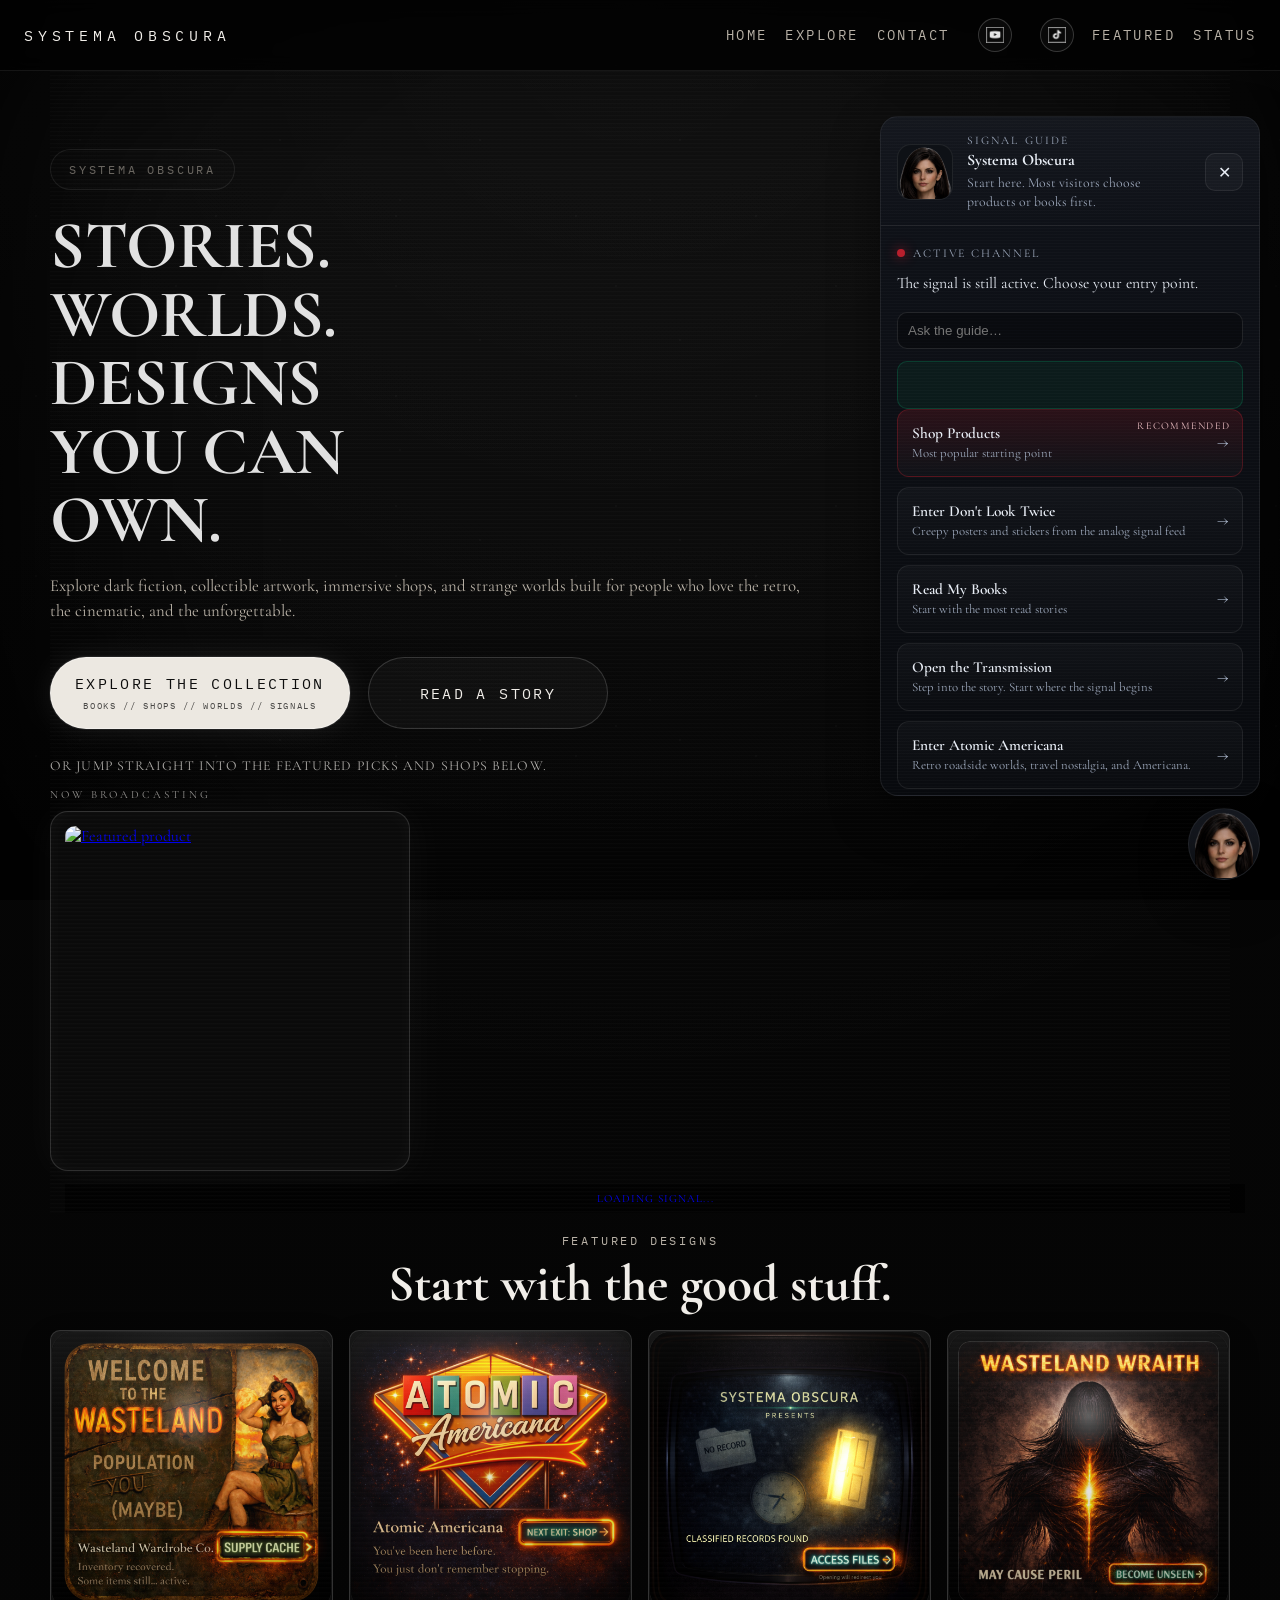
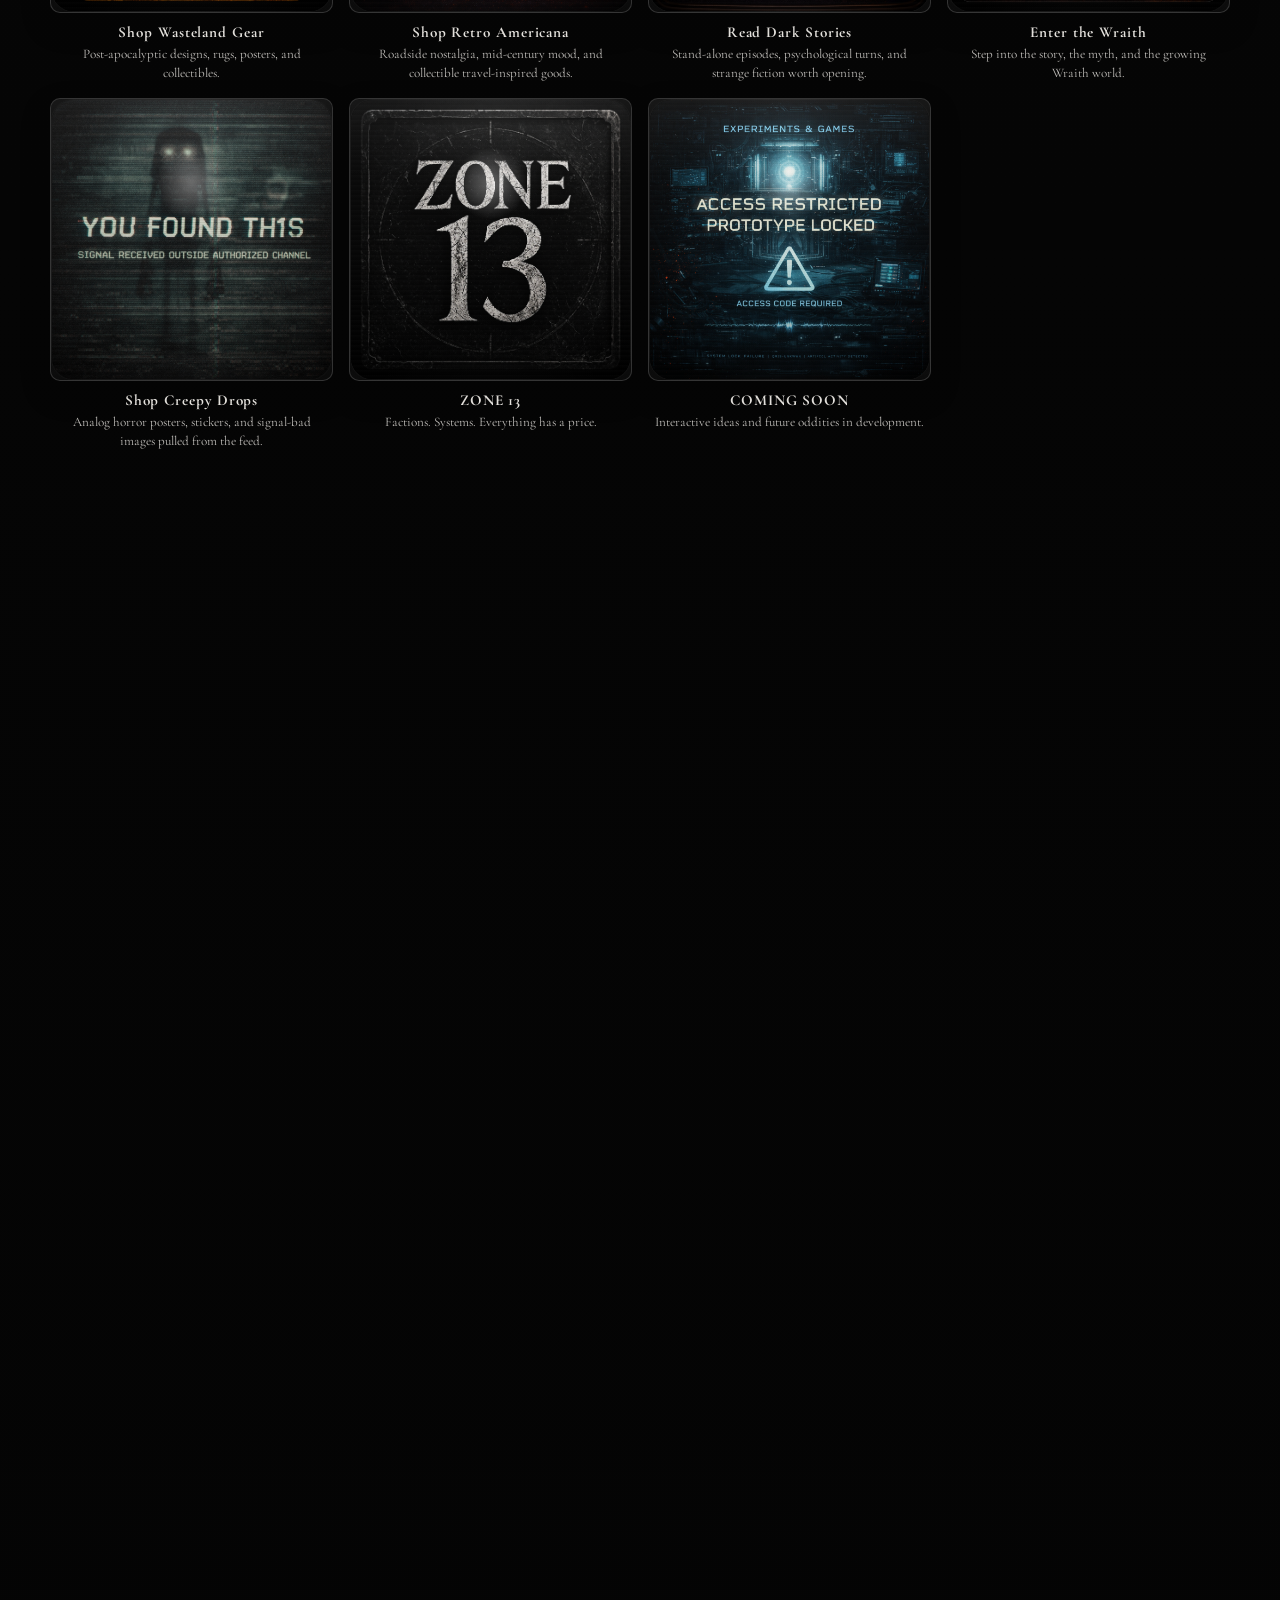
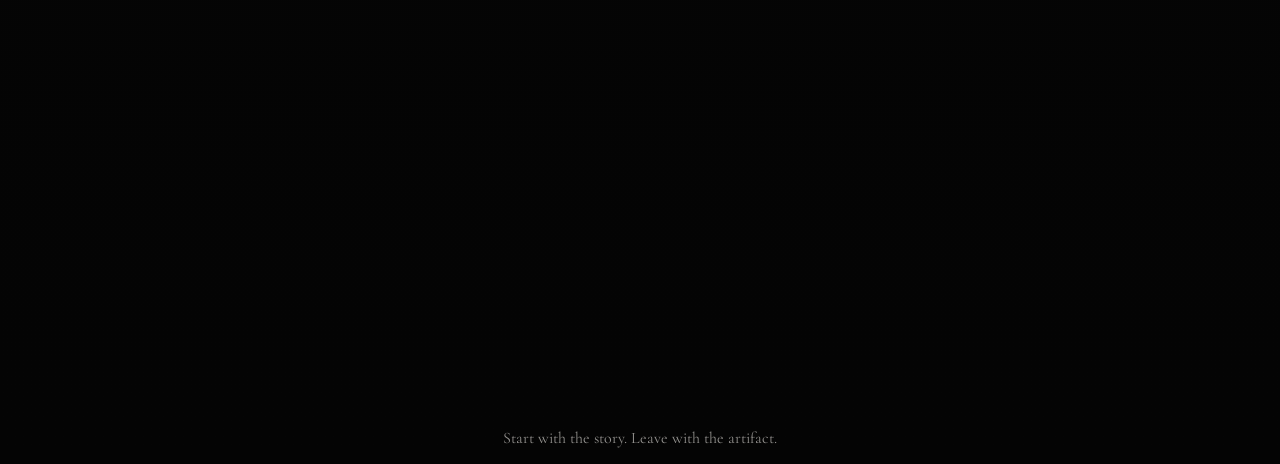
==== commit 3fa96692: "Update index.html" ====
--- a/index.html
+++ b/index.html
@@ -1060,6 +1060,47 @@
 })();
 </script>
 
-
+<script>
+const crtItems = [
+  {
+    image: "assets/crt/rug1.jpg",
+    link: "https://wastelandwardrobeco.etsy.com/listing/4446251223",
+    title: "OPTICAL ILLUSION RUG"
+  },
+  {
+    image: "assets/crt/aa1.jpg",
+    link: "https://atomicamericana.etsy.com",
+    title: "ATOMIC AMERICANA"
+  },
+  {
+    image: "assets/crt/sop1.jpg",
+    link: "https://www.amazon.com/author/davidmcneal",
+    title: "SYSTEMA OBSCURA PRESENTS"
+  }
+];
+
+let currentCRT = 0;
+
+const crtImage = document.getElementById("crtImage");
+const crtLink = document.getElementById("crtLink");
+const crtTitle = document.getElementById("crtTitle");
+
+function rotateCRT() {
+  currentCRT = (currentCRT + 1) % crtItems.length;
+
+  crtImage.style.opacity = 0;
+
+  setTimeout(() => {
+    crtImage.src = crtItems[currentCRT].image;
+    crtLink.href = crtItems[currentCRT].link;
+    crtTitle.textContent = crtItems[currentCRT].title;
+
+    crtImage.style.opacity = 1;
+  }, 200);
+}
+
+setInterval(rotateCRT, 5000);
+</script>
+  
 </body>
 </html>
--- a/style.css
+++ b/style.css
@@ -1644,3 +1644,80 @@
   color: #fff;
 }
 grid-template-columns: repeat(auto-fit, minmax(220px, 1fr));
+/* ===== CRT FEATURED BROADCAST ===== */
+
+.crt-featured {
+  margin-top: 40px;
+  display: flex;
+  flex-direction: column;
+  align-items: center;
+}
+
+.crt-broadcast-label {
+  font-size: 11px;
+  letter-spacing: 3px;
+  opacity: 0.6;
+  margin-bottom: 10px;
+}
+
+.crt-tv-featured {
+  width: 360px;
+  max-width: 90vw;
+  padding: 14px;
+  background: #0a0a0a;
+  border-radius: 18px;
+  border: 1px solid rgba(255,255,255,0.15);
+  box-shadow:
+    0 0 40px rgba(255,255,255,0.04),
+    inset 0 0 20px rgba(255,255,255,0.03);
+}
+
+.crt-tv-featured a {
+  display: block;
+  width: 100%;
+}
+
+.crt-tv-featured img {
+  width: 100%;
+  aspect-ratio: 1 / 1;
+  object-fit: cover;
+  border-radius: 10px;
+  display: block;
+}
+
+/* overlay text */
+.crt-overlay-featured {
+  position: absolute;
+  bottom: 0;
+  width: 100%;
+  padding: 8px;
+  background: rgba(0,0,0,0.65);
+  font-size: 11px;
+  text-align: center;
+  letter-spacing: 1px;
+}
+
+/* scanlines */
+.crt-tv-featured::after {
+  content: "";
+  position: absolute;
+  inset: 0;
+  pointer-events: none;
+  background: repeating-linear-gradient(
+    to bottom,
+    rgba(255,255,255,0.02) 0px,
+    rgba(255,255,255,0.02) 1px,
+    transparent 2px,
+    transparent 4px
+  );
+}
+
+/* subtle flicker */
+@keyframes crtFlicker {
+  0%,100% { opacity: 1; }
+  50% { opacity: 0.97; }
+}
+
+.crt-tv-featured {
+  animation: crtFlicker 5s infinite;
+}
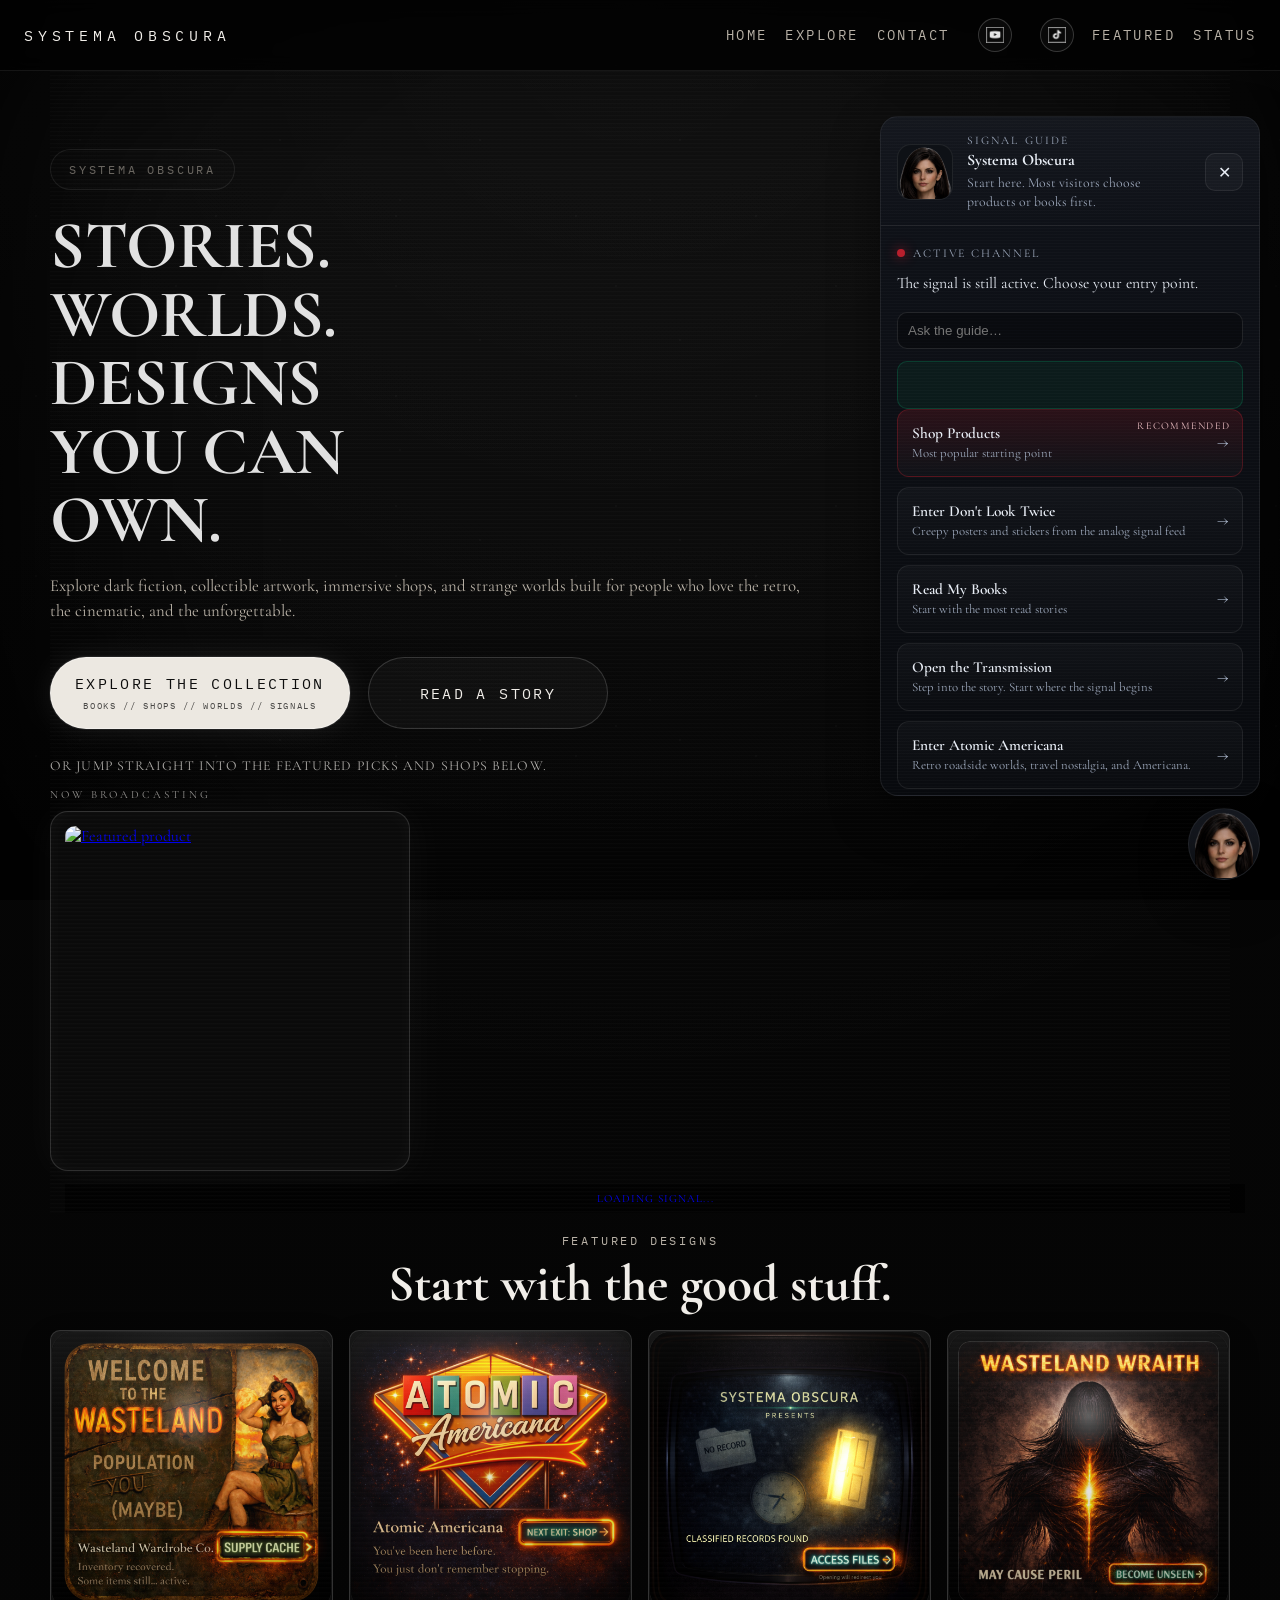
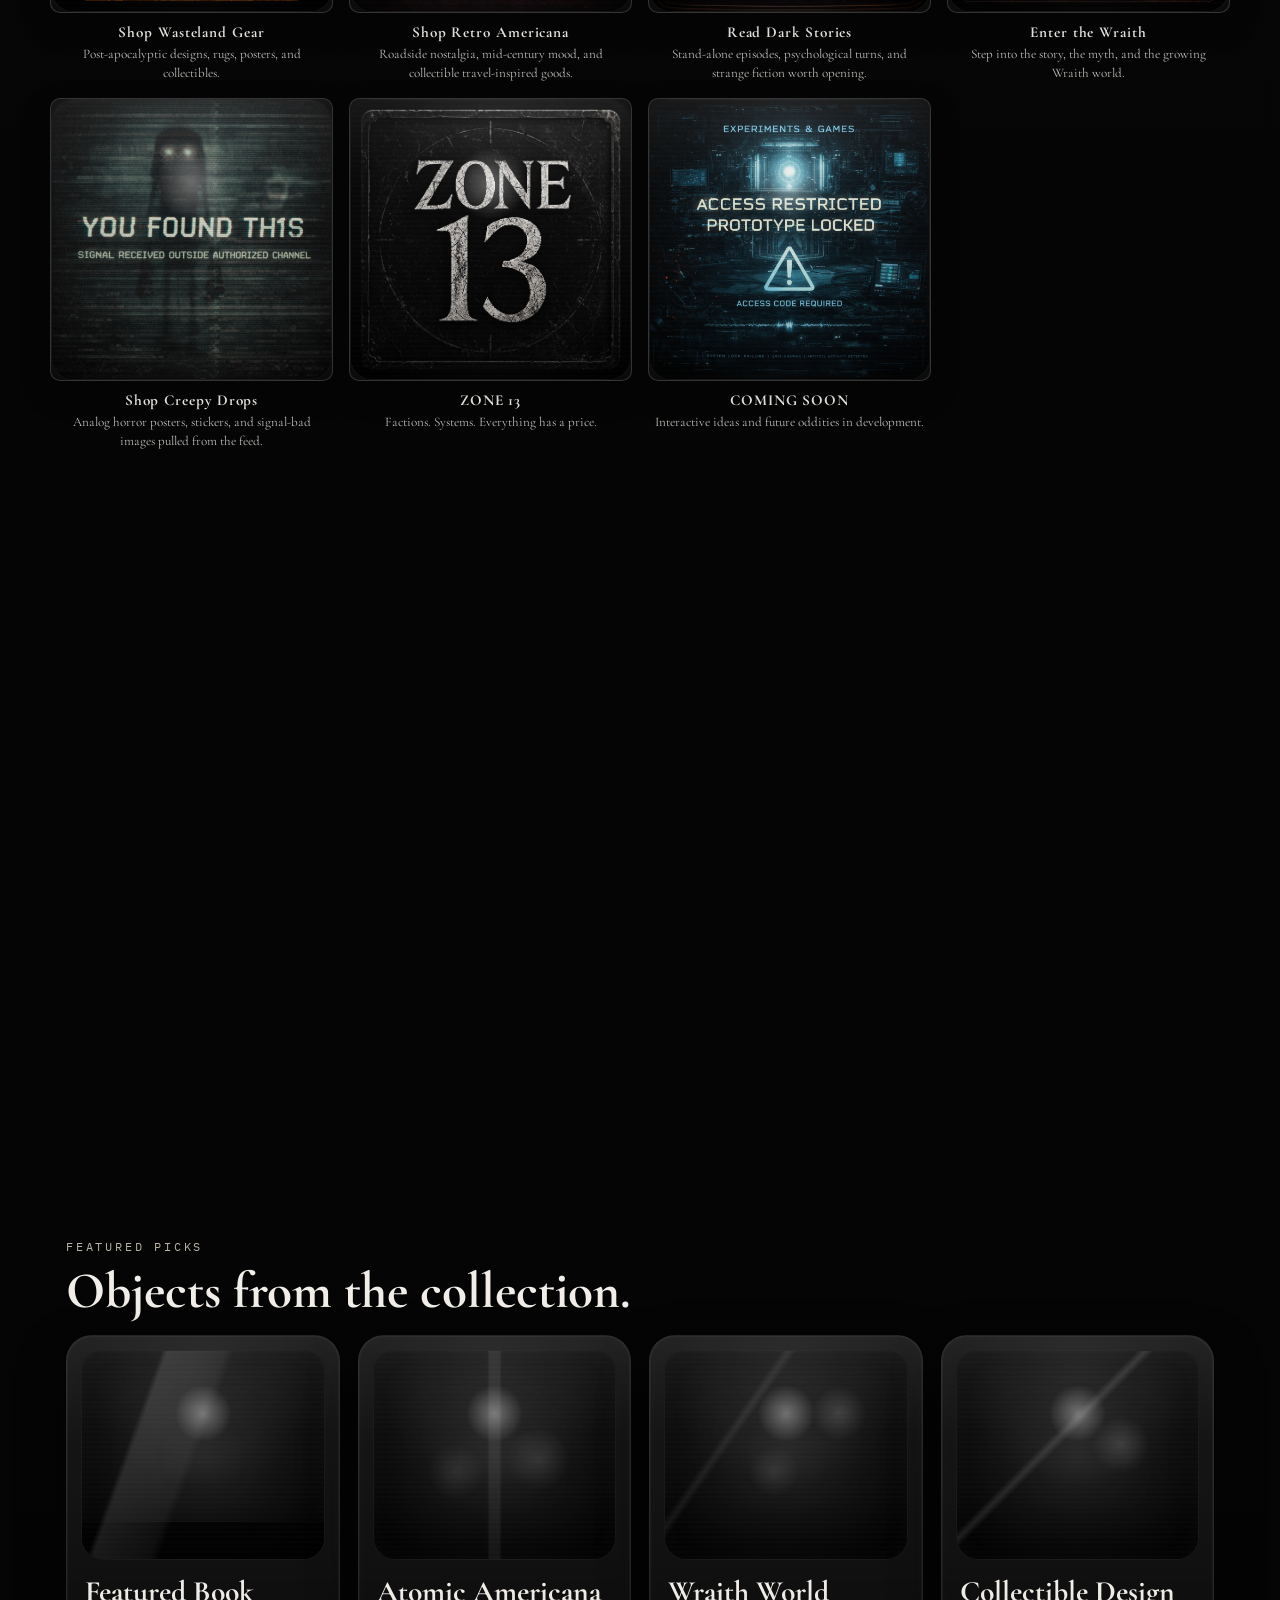
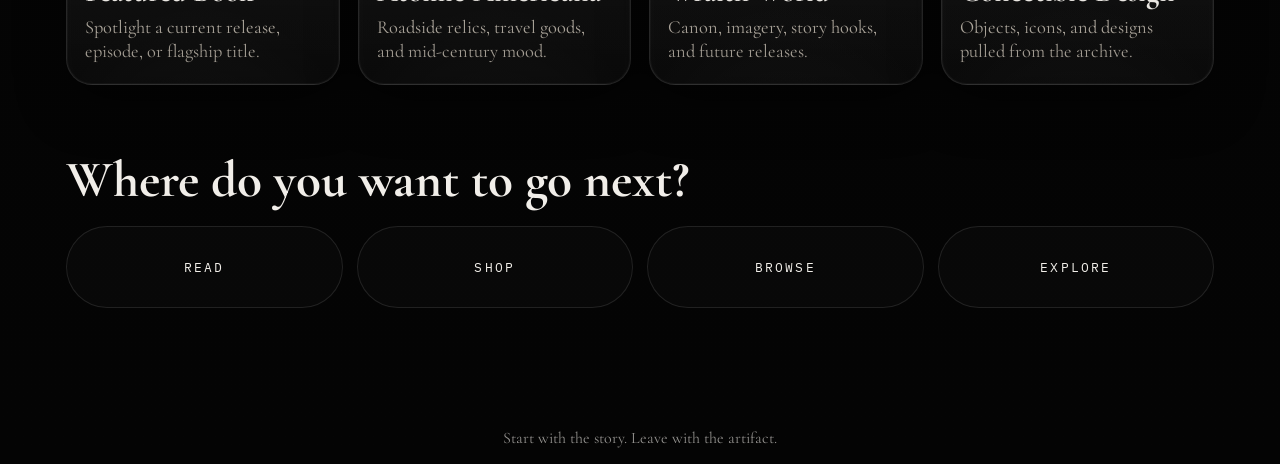
==== commit 70cbc6e4: "Update index.html" ====
--- a/index.html
+++ b/index.html
@@ -1063,17 +1063,17 @@
 <script>
 const crtItems = [
   {
-    image: "assets/crt/rug1.jpg",
+    image: "assets/crt/rug1.png",
     link: "https://wastelandwardrobeco.etsy.com/listing/4446251223",
     title: "OPTICAL ILLUSION RUG"
   },
   {
-    image: "assets/crt/aa1.jpg",
+    image: "assets/crt/aa1.png",
     link: "https://atomicamericana.etsy.com",
     title: "ATOMIC AMERICANA"
   },
   {
-    image: "assets/crt/sop1.jpg",
+    image: "assets/crt/sop1.png",
     link: "https://www.amazon.com/author/davidmcneal",
     title: "SYSTEMA OBSCURA PRESENTS"
   }
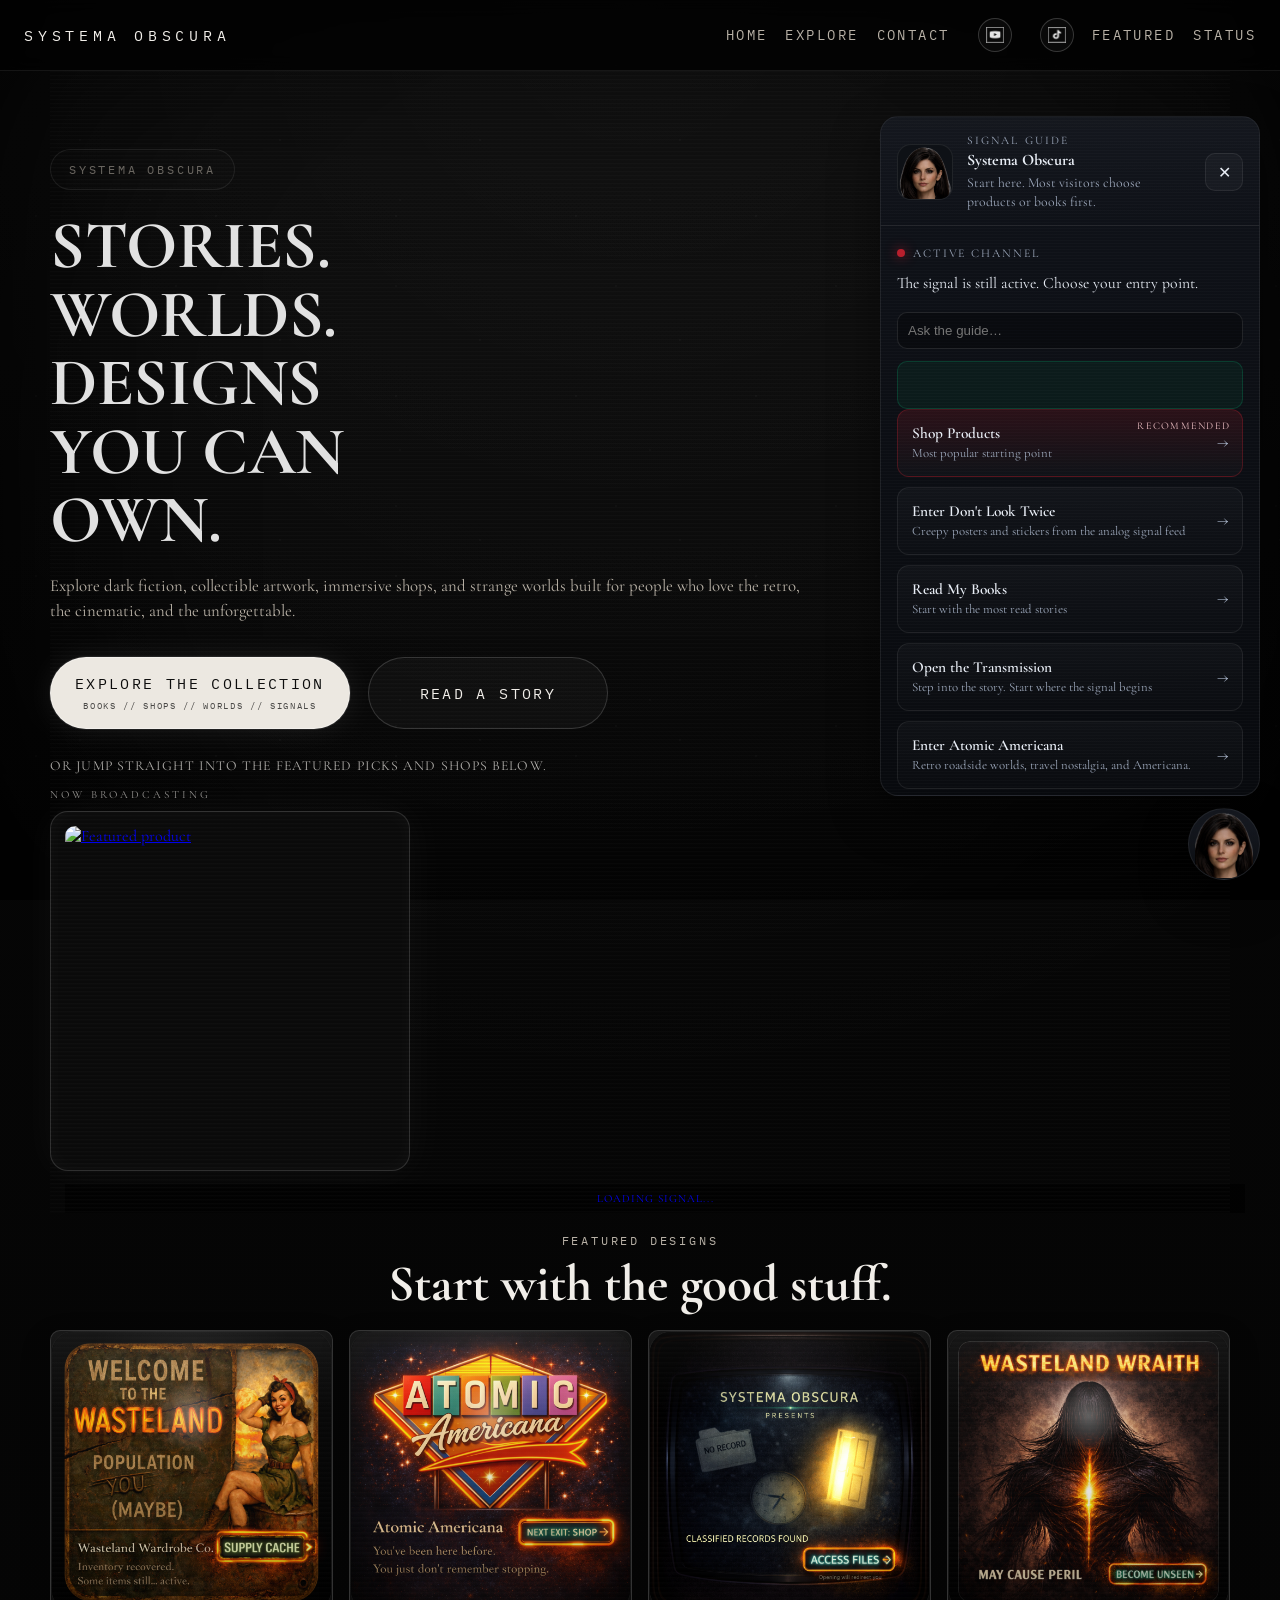
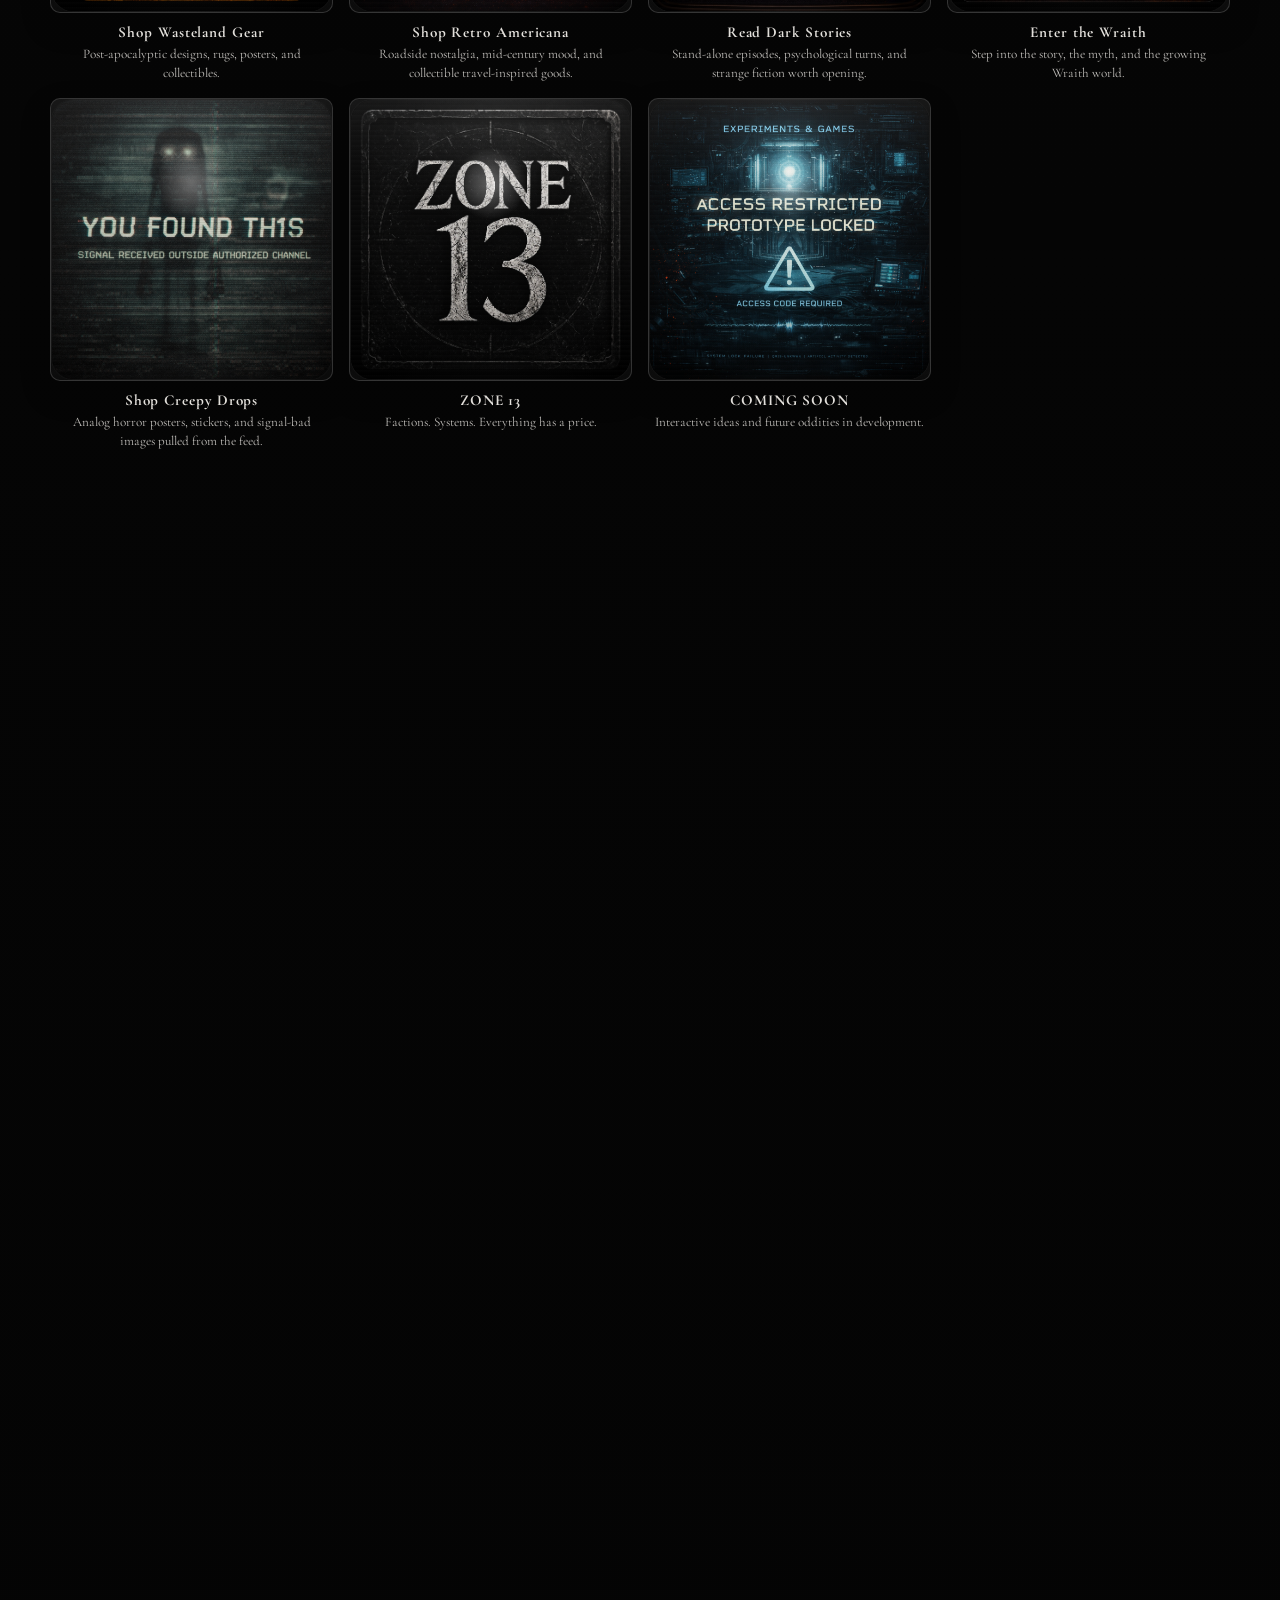
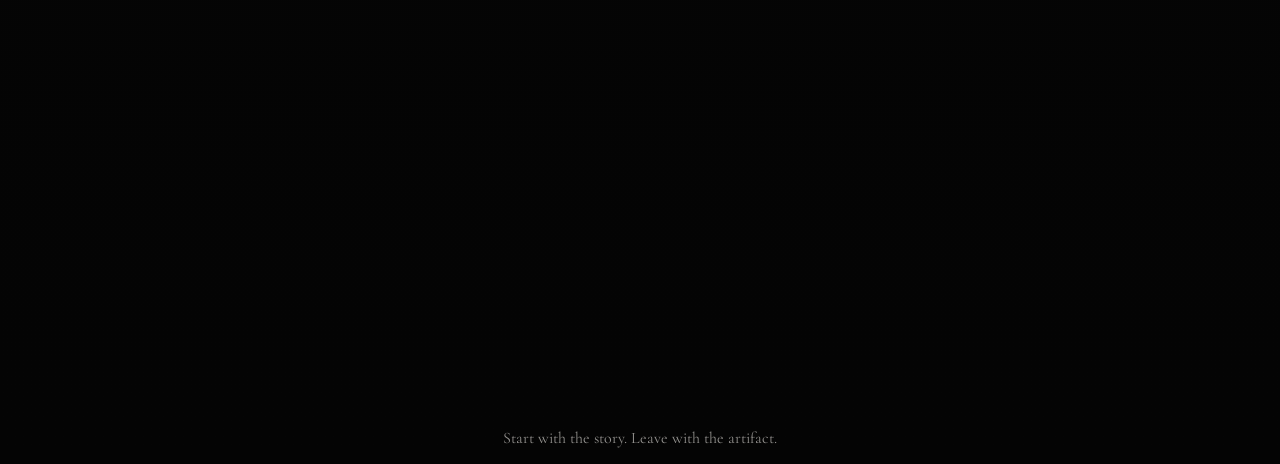
==== commit 944ff2cf: "Update index.html" ====
--- a/index.html
+++ b/index.html
@@ -1063,19 +1063,19 @@
 <script>
 const crtItems = [
   {
-    image: "assets/crt/rug1.png",
+    image: "assets/crt/crt-rug-collapse.png",
     link: "https://wastelandwardrobeco.etsy.com/listing/4446251223",
-    title: "OPTICAL ILLUSION RUG"
+    title: "IS THAT A HOLE?"
   },
   {
-    image: "assets/crt/aa1.png",
-    link: "https://atomicamericana.etsy.com",
-    title: "ATOMIC AMERICANA"
+    image: "assets/crt/crt-aa-drivein.png",
+    link: "https://atomicamericana.etsy.com/listing/4471276737",
+    title: "ATOMIC DRIVE-IN"
   },
   {
-    image: "assets/crt/sop1.png",
-    link: "https://www.amazon.com/author/davidmcneal",
-    title: "SYSTEMA OBSCURA PRESENTS"
+    image: "assets/crt/crt-sop-dopamine.png",
+    link: "https://www.amazon.com/dp/B0GS6ZQMYW",
+    title: "DOPAMINE CAFE"
   }
 ];
 
@@ -1099,7 +1099,7 @@
   }, 200);
 }
 
-setInterval(rotateCRT, 5000);
+setInterval(rotateCRT, 6500);
 </script>
   
 </body>
--- a/style.css
+++ b/style.css
@@ -1721,3 +1721,6 @@
 .crt-tv-featured {
   animation: crtFlicker 5s infinite;
 }
+.crt-tv-featured img {
+  transition: opacity 0.3s ease;
+}
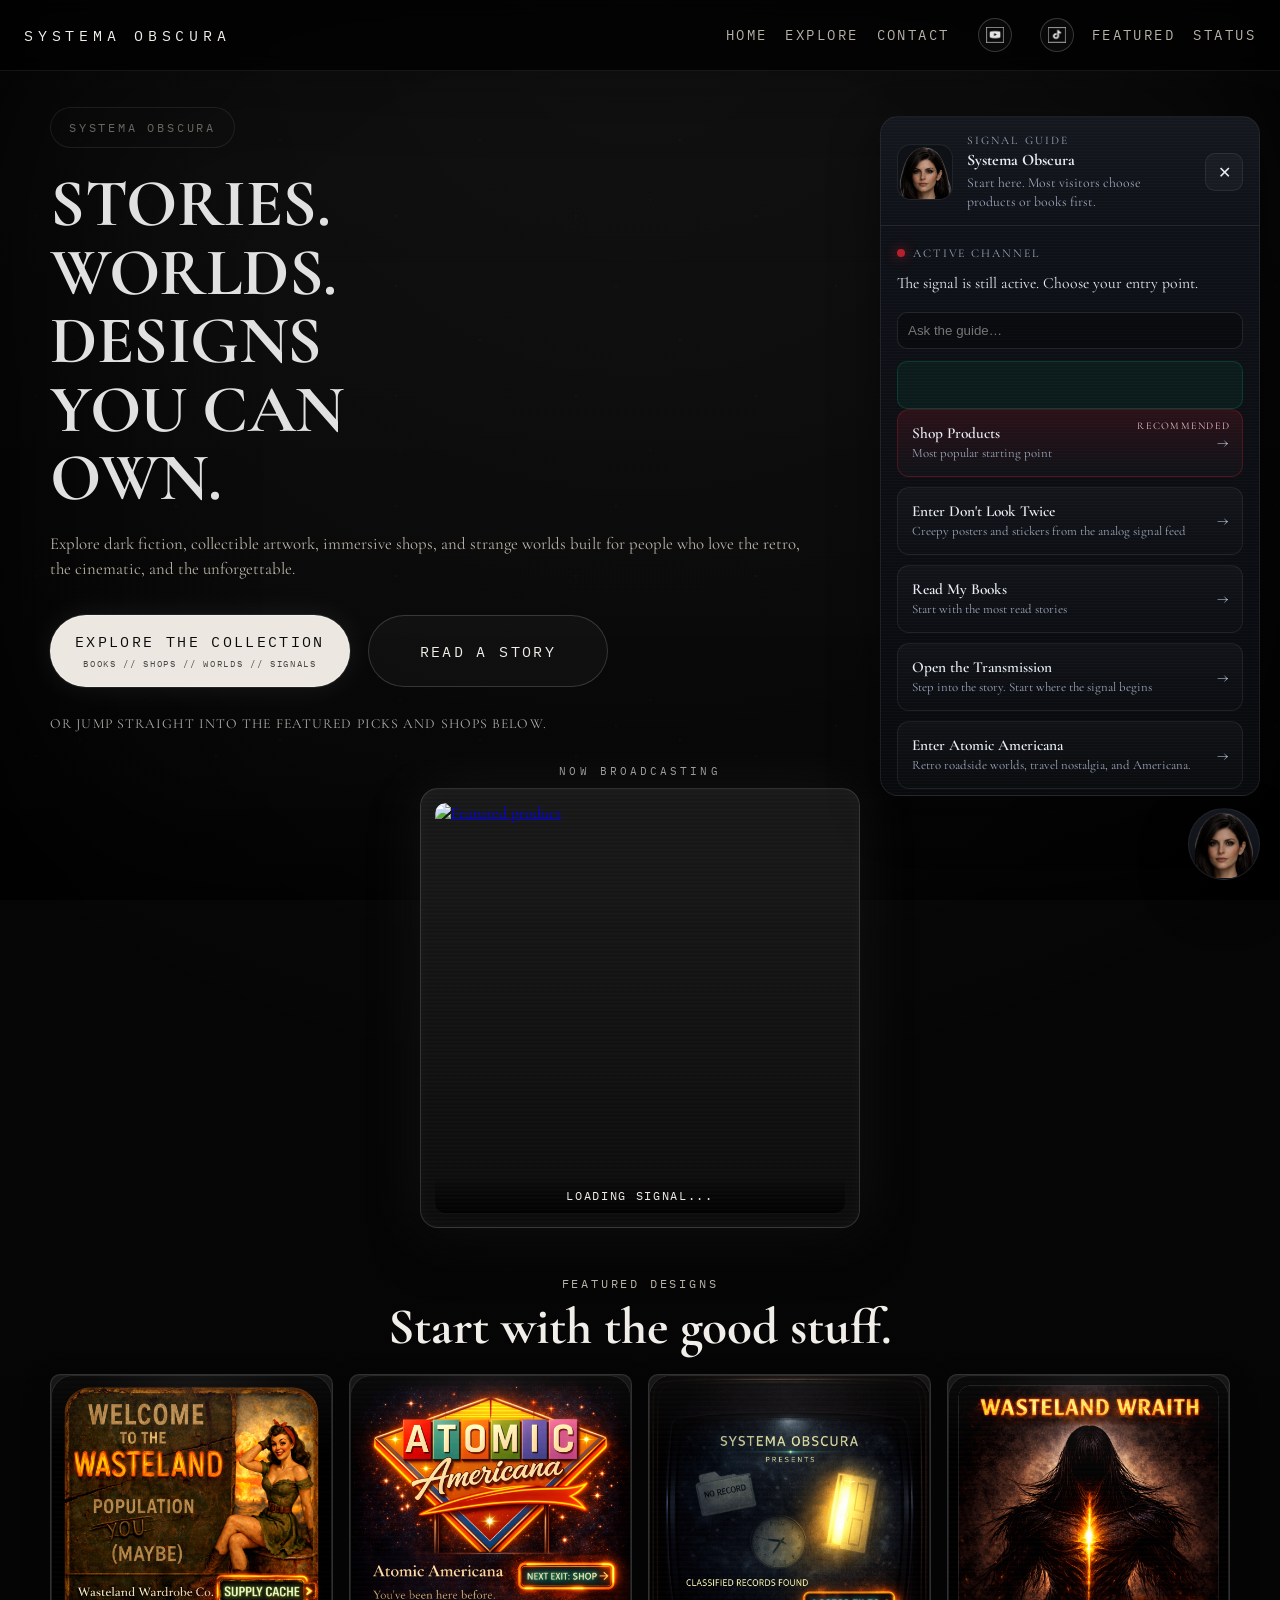
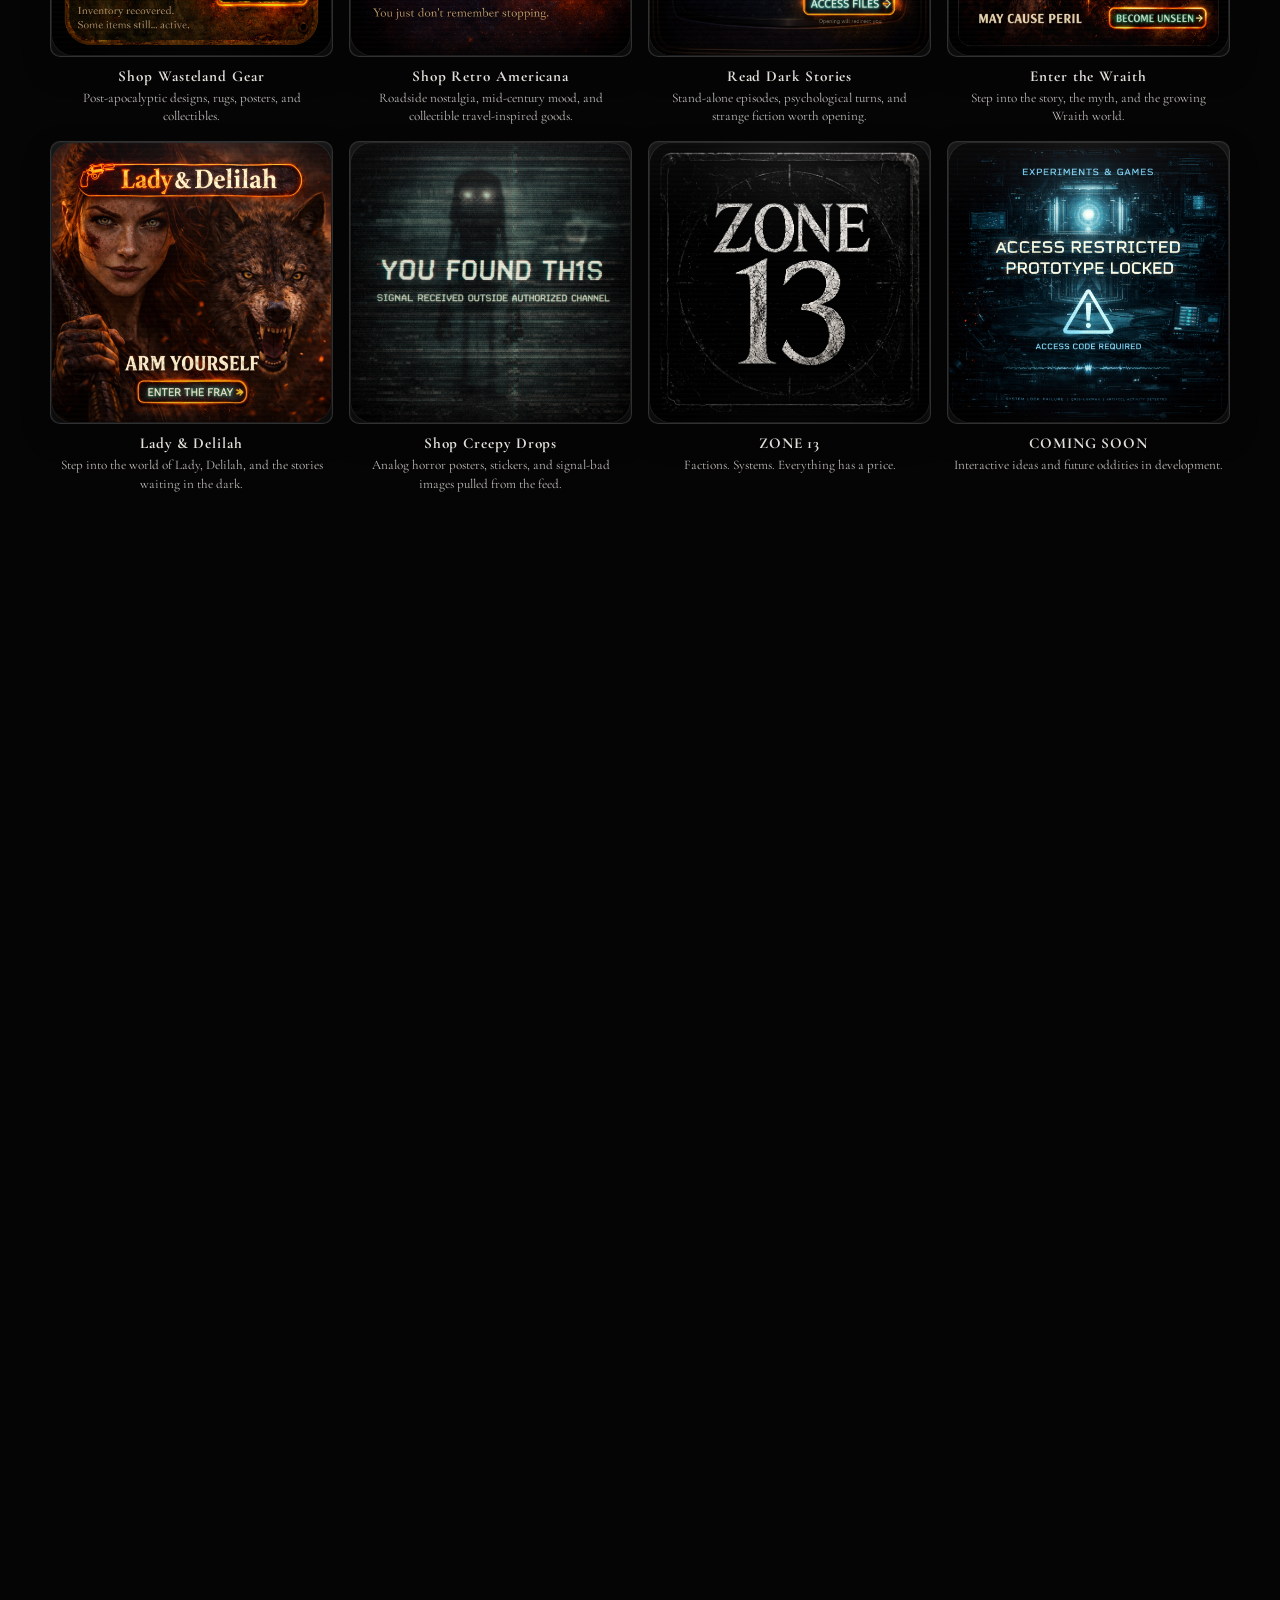
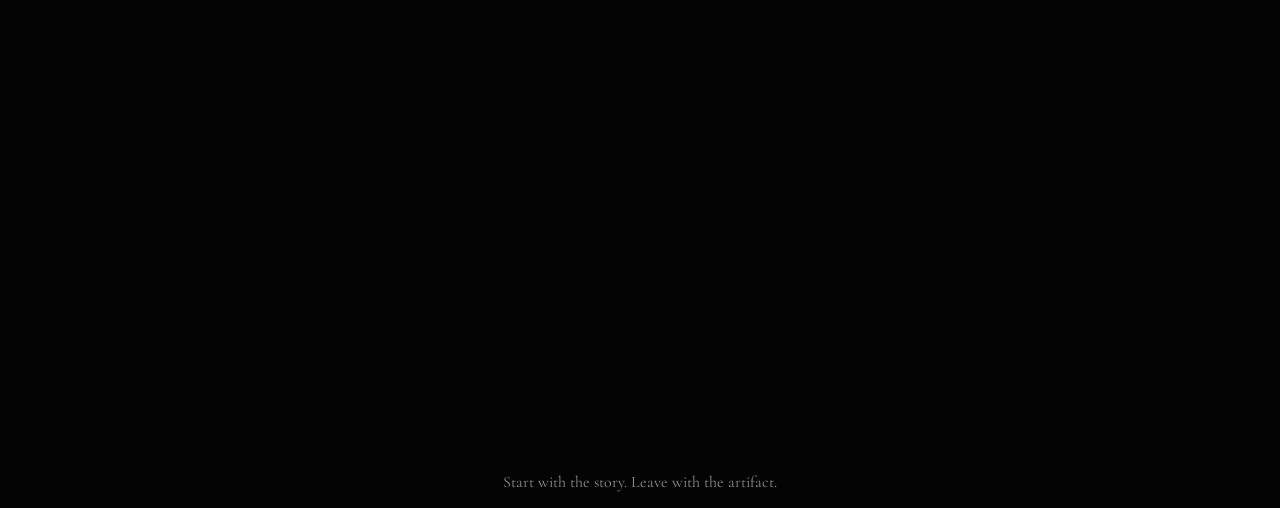
==== commit a82f2463: "Update index.html" ====
--- a/index.html
+++ b/index.html
@@ -693,7 +693,19 @@
           </div>
         </a>
 
-
+<a class="featured-item" href="lady.html">
+  <div class="featured-visual crt">
+    <div class="screen">
+      <div class="channel-scene scene-lady"></div>
+      <div class="scanlines"></div>
+    </div>
+  </div>
+  <div class="featured-copy">
+    <h3>Lady & Delilah</h3>
+    <p>Step into the world of Lady, Delilah, and the stories waiting in the dark.</p>
+  </div>
+</a>
+        
         <a class="featured-item" href="https://dont-look-twice.printify.me" target="_blank" rel="noopener">
           <div class="featured-visual crt">
             <div class="screen">
@@ -1063,17 +1075,17 @@
 <script>
 const crtItems = [
   {
-    image: "assets/crt/crt-rug-collapse.png",
+    image: "assets/crt/rug1.png",
     link: "https://wastelandwardrobeco.etsy.com/listing/4446251223",
     title: "IS THAT A HOLE?"
   },
   {
-    image: "assets/crt/crt-aa-drivein.png",
+    image: "assets/crt/aa1.png",
     link: "https://atomicamericana.etsy.com/listing/4471276737",
     title: "ATOMIC DRIVE-IN"
   },
   {
-    image: "assets/crt/crt-sop-dopamine.png",
+    image: "assets/crt/sop1.png",
     link: "https://www.amazon.com/dp/B0GS6ZQMYW",
     title: "DOPAMINE CAFE"
   }
--- a/style.css
+++ b/style.css
@@ -1366,11 +1366,6 @@
   background: rgba(255,255,255,0.06);
   text-shadow: 0 0 6px rgba(255,255,255,0.15);
 }
-50% {
-    opacity: 1;
-    text-shadow: 0 0 6px rgba(255, 59, 59, 0.6);
-  }
-}
 /* =========================
    QUICK ABOVE-THE-FOLD FIX
    ========================= */
@@ -1643,38 +1638,50 @@
 .return-link:active {
   color: #fff;
 }
-grid-template-columns: repeat(auto-fit, minmax(220px, 1fr));
+
+
 /* ===== CRT FEATURED BROADCAST ===== */
 
 .crt-featured {
-  margin-top: 40px;
+  margin-top: 32px;
   display: flex;
   flex-direction: column;
   align-items: center;
 }
 
 .crt-broadcast-label {
+  font-family: "IBM Plex Mono", monospace;
   font-size: 11px;
-  letter-spacing: 3px;
-  opacity: 0.6;
+  letter-spacing: 0.28em;
+  text-transform: uppercase;
+  color: rgba(255,255,255,0.62);
   margin-bottom: 10px;
 }
 
 .crt-tv-featured {
-  width: 360px;
-  max-width: 90vw;
+  position: relative;
+  width: clamp(320px, 40vw, 440px);
+  max-width: 92vw;
   padding: 14px;
-  background: #0a0a0a;
+  background:
+    linear-gradient(180deg, rgba(255,255,255,0.03), rgba(255,255,255,0.01)),
+    linear-gradient(180deg, #111 0%, #090909 100%);
   border-radius: 18px;
   border: 1px solid rgba(255,255,255,0.15);
+  overflow: hidden;
   box-shadow:
-    0 0 40px rgba(255,255,255,0.04),
-    inset 0 0 20px rgba(255,255,255,0.03);
+    0 0 60px rgba(255,255,255,0.06),
+    inset 0 0 20px rgba(255,255,255,0.03),
+    0 20px 50px rgba(0,0,0,0.45);
+  animation: crtFlicker 5s infinite;
 }
 
 .crt-tv-featured a {
+  position: relative;
   display: block;
   width: 100%;
+  border-radius: 10px;
+  overflow: hidden;
 }
 
 .crt-tv-featured img {
@@ -1683,21 +1690,29 @@
   object-fit: cover;
   border-radius: 10px;
   display: block;
-}
-
-/* overlay text */
+  transition: opacity 0.3s ease, transform 0.25s ease;
+}
+
+.crt-tv-featured:hover img {
+  transform: scale(1.03);
+}
+
 .crt-overlay-featured {
   position: absolute;
+  left: 0;
+  right: 0;
   bottom: 0;
-  width: 100%;
-  padding: 8px;
-  background: rgba(0,0,0,0.65);
-  font-size: 11px;
+  padding: 12px 14px 10px;
+  background: linear-gradient(to top, rgba(0,0,0,0.88), rgba(0,0,0,0.0));
+  font-family: "IBM Plex Mono", monospace;
+  font-size: 12px;
+  letter-spacing: 0.14em;
+  text-transform: uppercase;
   text-align: center;
-  letter-spacing: 1px;
-}
-
-/* scanlines */
+  color: #f1eee9;
+  text-shadow: 0 0 10px rgba(255,255,255,0.08);
+}
+
 .crt-tv-featured::after {
   content: "";
   position: absolute;
@@ -1712,15 +1727,133 @@
   );
 }
 
-/* subtle flicker */
 @keyframes crtFlicker {
-  0%,100% { opacity: 1; }
-  50% { opacity: 0.97; }
-}
-
-.crt-tv-featured {
-  animation: crtFlicker 5s infinite;
-}
-.crt-tv-featured img {
-  transition: opacity 0.3s ease;
-}
+  0%, 100% { opacity: 1; }
+  50% { opacity: 0.975; }
+}
+
+@media (max-width: 760px) {
+  .crt-featured {
+    margin-top: 24px;
+  }
+
+  .crt-broadcast-label {
+    margin-bottom: 8px;
+  }
+}
+.tile::before,
+.tile::after,
+.feature-tile::before,
+.feature-tile::after {
+  display: none !important;
+  content: none !important;
+}
+.tile,
+.feature-tile {
+  background-image: none !important;
+}
+/* REMOVE FOG / HAZE FROM TILE IMAGES */
+.channel-scene::before,
+.feature-scene::before,
+.artifact-scene::before,
+.screen-image::before {
+  display: none !important;
+  content: none !important;
+}
+
+/* flatten the extra internal glow on image-based tiles */
+.channel-card .screen,
+.artifact .screen,
+.feature-screen {
+  background: #0d0d0d !important;
+}
+/* REMOVE TILE FOG */
+.channel-scene::before,
+.feature-scene::before,
+.artifact-scene::before,
+.screen-image::before {
+  display: none !important;
+  content: none !important;
+}
+
+.channel-card .screen,
+.artifact .screen,
+.feature-screen {
+  background: #0d0d0d !important;
+}
+/* =========================
+   REMOVE TILE FOG (TARGETED)
+   ========================= */
+
+/* kill the fog overlay layer */
+.channel-scene::before,
+.feature-scene::before,
+.artifact-scene::before,
+.screen-image::before {
+  display: none !important;
+  content: none !important;
+}
+
+/* remove internal screen glow ONLY for tiles */
+.channel-card .screen,
+.artifact .screen,
+.featured-visual .screen,
+.feature-screen {
+  background: #0d0d0d !important;
+}
+.channel-scene,
+.feature-scene,
+.artifact-scene {
+  filter: contrast(1.05) brightness(1.02);
+}
+/* =========================
+   TILE LIGHT-UP ON HOVER
+   ========================= */
+
+.featured-item .featured-visual,
+.channel-card,
+.artifact {
+  transition:
+    transform 0.28s ease,
+    box-shadow 0.28s ease,
+    border-color 0.28s ease,
+    filter 0.28s ease;
+}
+
+/* base state stays restrained */
+.featured-item .featured-visual {
+  border-color: rgba(255,255,255,0.14);
+  box-shadow:
+    0 12px 30px rgba(0,0,0,0.22),
+    inset 0 0 0 1px rgba(255,255,255,0.03);
+}
+
+/* wake up on hover */
+.featured-item:hover .featured-visual,
+.channel-card:hover,
+.artifact:hover {
+  transform: translateY(-4px) scale(1.015);
+  border-color: rgba(255,255,255,0.32);
+  box-shadow:
+    0 0 0 1px rgba(255,255,255,0.06),
+    0 0 24px rgba(255,255,255,0.16),
+    0 18px 46px rgba(0,0,0,0.38);
+  filter: brightness(1.04) contrast(1.03);
+}
+
+/* slight image lift inside the tile */
+.featured-item:hover .channel-scene,
+.channel-card:hover .channel-scene,
+.artifact:hover .artifact-scene,
+.featured-item:hover .feature-scene {
+  filter: brightness(1.06) contrast(1.04);
+  transition: filter 0.28s ease;
+}
+
+/* optional: make scanlines brighten a touch on hover */
+.featured-item:hover .scanlines,
+.channel-card:hover .scanlines,
+.artifact:hover .scanlines {
+  opacity: 0.34;
+  transition: opacity 0.28s ease;
+}
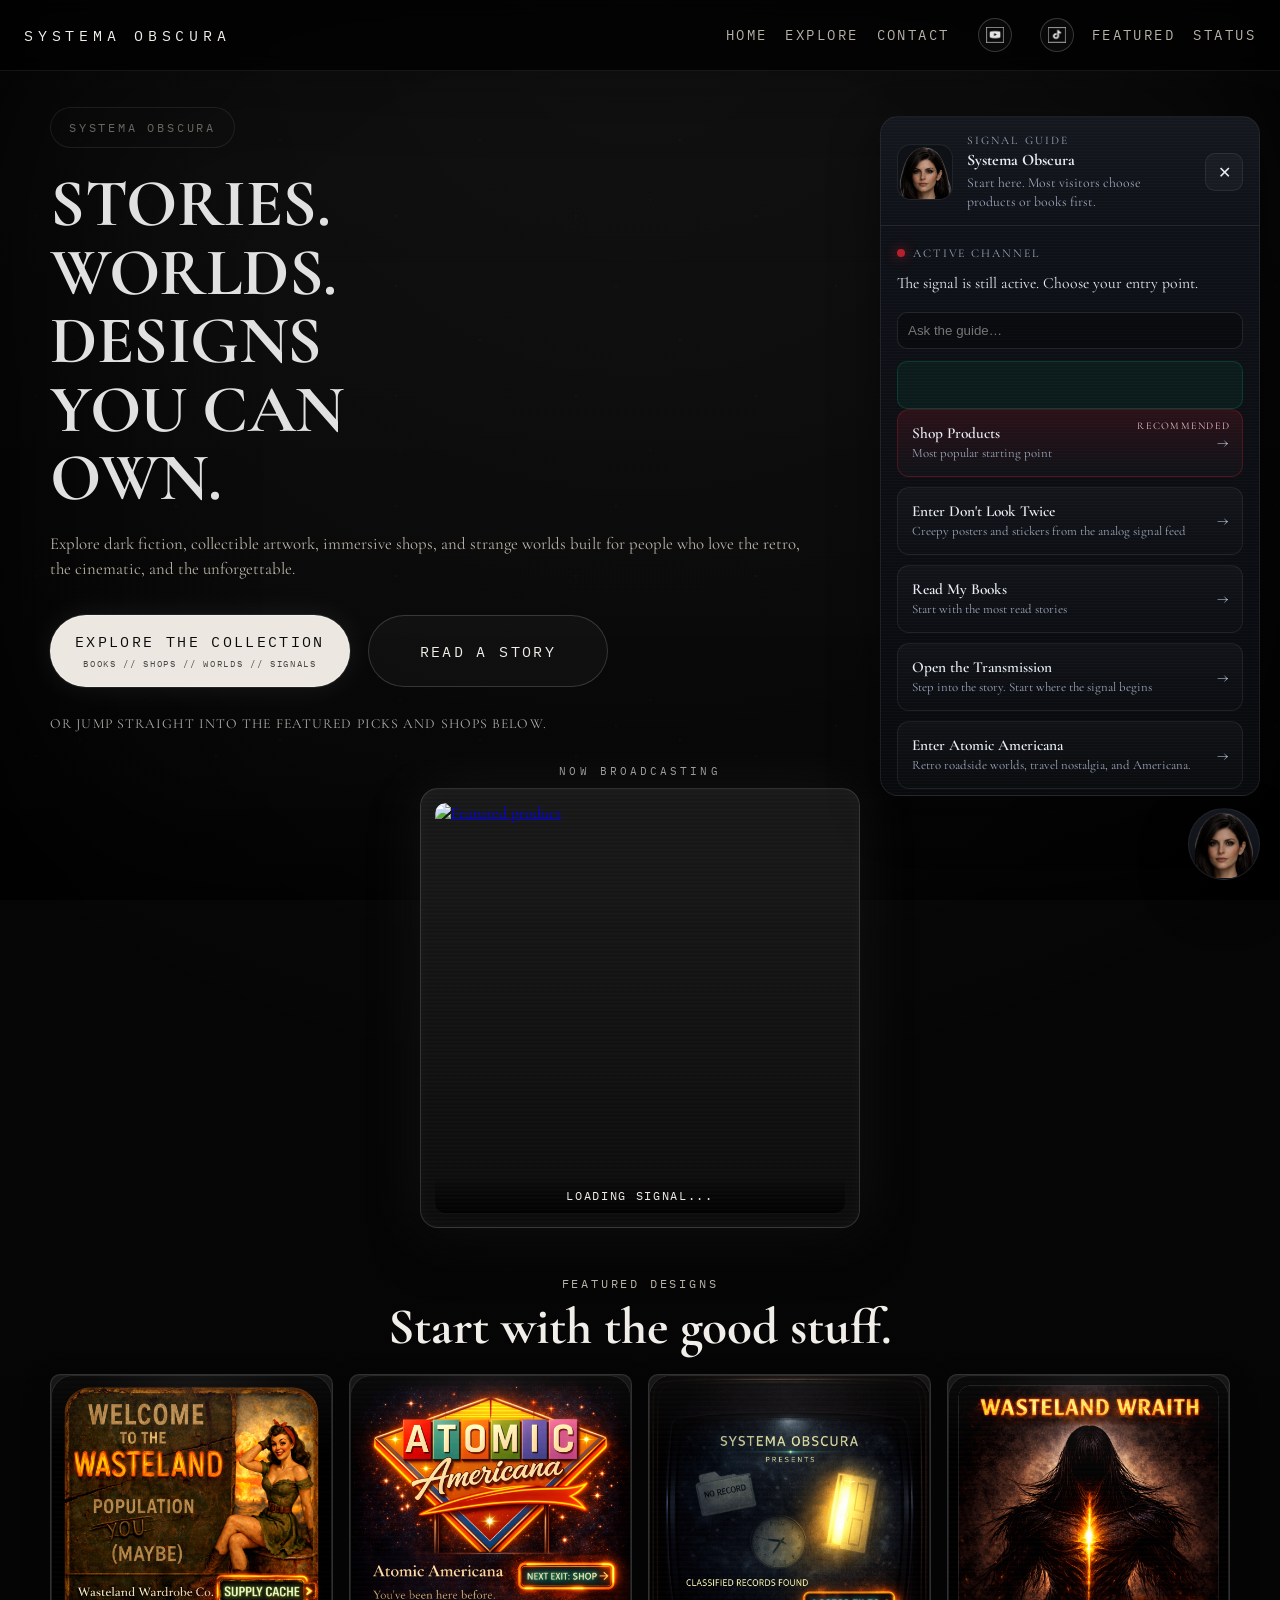
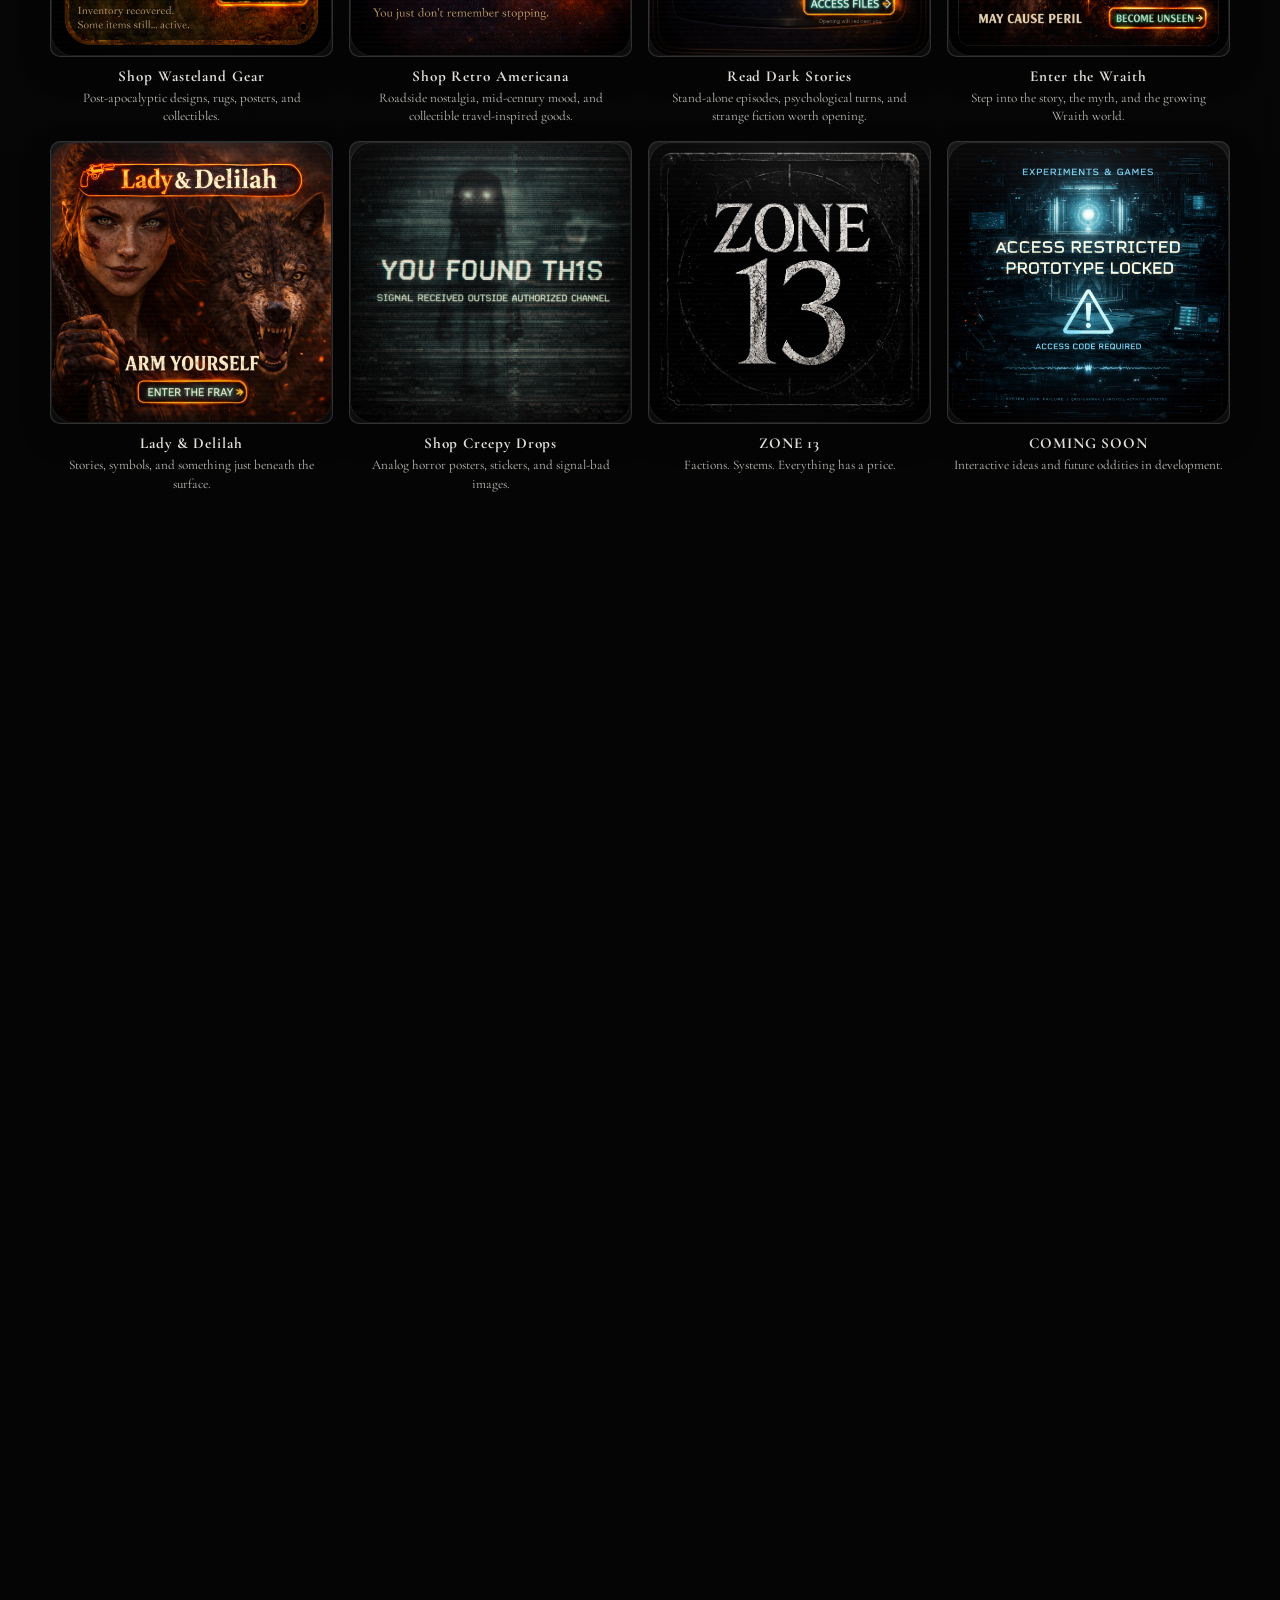
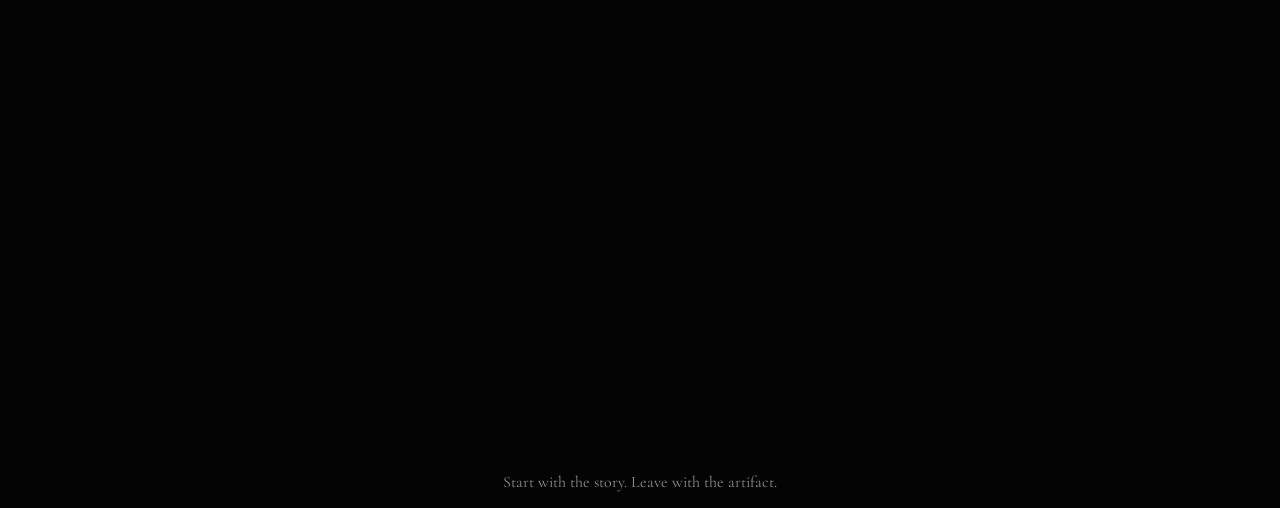
==== commit 0f166e92: "Update index.html" ====
--- a/index.html
+++ b/index.html
@@ -640,111 +640,122 @@
         <h2>Start with the good stuff.</h2>
       </div>
 
-      <div class="featured-grid">
-        <a class="featured-item" href="https://wastelandwardrobeco.etsy.com" target="_blank">
-          <div class="featured-visual crt">
-            <div class="screen">
-              <div class="channel-scene scene-wwc"></div>
-              <div class="scanlines"></div>
-            </div>
-          </div>
-          <div class="featured-copy">
-            <h3>Shop Wasteland Gear</h3>
-            <p>Post-apocalyptic designs, rugs, posters, and collectibles.</p>
-          </div>
-        </a>
-
-        <a class="featured-item" href="https://atomicamericana.etsy.com" target="_blank">
-          <div class="featured-visual crt">
-            <div class="screen">
-              <div class="channel-scene scene-aa"></div>
-              <div class="scanlines"></div>
-            </div>
-          </div>
-          <div class="featured-copy">
-            <h3>Shop Retro Americana</h3>
-            <p>Roadside nostalgia, mid-century mood, and collectible travel-inspired goods.</p>
-          </div>
-        </a>
-
-        <a class="featured-item" href="sop.html">
-          <div class="featured-visual crt">
-            <div class="screen">
-              <div class="channel-scene scene-sop"></div>
-              <div class="scanlines"></div>
-            </div>
-          </div>
-          <div class="featured-copy">
-            <h3>Read Dark Stories</h3>
-            <p>Stand-alone episodes, psychological turns, and strange fiction worth opening.</p>
-          </div>
-        </a>
-
-        <a class="featured-item" href="wraith.html">
-          <div class="featured-visual crt">
-            <div class="screen">
-              <div class="channel-scene scene-wraith"></div>
-              <div class="scanlines"></div>
-            </div>
-          </div>
-          <div class="featured-copy">
-            <h3>Enter the Wraith</h3>
-            <p>Step into the story, the myth, and the growing Wraith world.</p>
-          </div>
-        </a>
-
-<a class="featured-item" href="lady.html">
-  <div class="featured-visual crt">
-    <div class="screen">
-      <div class="channel-scene scene-lady"></div>
-      <div class="scanlines"></div>
-    </div>
-  </div>
-  <div class="featured-copy">
-    <h3>Lady & Delilah</h3>
-    <p>Step into the world of Lady, Delilah, and the stories waiting in the dark.</p>
-  </div>
-</a>
-        
-        <a class="featured-item" href="https://dont-look-twice.printify.me" target="_blank" rel="noopener">
-          <div class="featured-visual crt">
-            <div class="screen">
-              <div class="channel-scene scene-dontlook"></div>
-              <div class="scanlines"></div>
-            </div>
-          </div>
-          <div class="featured-copy">
-            <h3>Shop Creepy Drops</h3>
-            <p>Analog horror posters, stickers, and signal-bad images pulled from the feed.</p>
-          </div>
-        </a>
-<a class="featured-item" href="zone13.html">
-  <div class="featured-visual crt">
-    <div class="screen">
-      <div class="channel-scene scene-zone13"></div>
-      <div class="scanlines"></div>
-    </div>
-  </div>
-  <div class="featured-copy">
-    <h3>ZONE 13</h3>
-    <p>Factions. Systems. Everything has a price.</p>
-  </div>
-</a>
-
-<a class="featured-item" href="#signal">
-  <div class="featured-visual crt">
-    <div class="screen">
-      <div class="channel-scene scene-experiments"></div>
-      <div class="scanlines"></div>
-    </div>
-  </div>
-  <div class="featured-copy">
-    <h3>COMING SOON</h3>
-    <p>Interactive ideas and future oddities in development.</p>
-  </div>
-</a>
+<div class="featured-grid">
+
+  <!-- WWC -->
+  <a class="featured-item" href="https://wastelandwardrobeco.etsy.com" target="_blank">
+    <div class="featured-visual crt">
+      <div class="screen">
+        <div class="channel-scene scene-wwc"></div>
+        <div class="scanlines"></div>
+      </div>
+    </div>
+    <div class="featured-copy">
+      <h3>Shop Wasteland Gear</h3>
+      <p>Post-apocalyptic designs, rugs, posters, and collectibles.</p>
+    </div>
+  </a>
+
+  <!-- Atomic Americana -->
+  <a class="featured-item" href="https://atomicamericana.etsy.com" target="_blank">
+    <div class="featured-visual crt">
+      <div class="screen">
+        <div class="channel-scene scene-aa"></div>
+        <div class="scanlines"></div>
+      </div>
+    </div>
+    <div class="featured-copy">
+      <h3>Shop Retro Americana</h3>
+      <p>Roadside nostalgia, mid-century mood, and collectible travel-inspired goods.</p>
+    </div>
+  </a>
+
+  <!-- SOP -->
+  <a class="featured-item" href="sop.html">
+    <div class="featured-visual crt">
+      <div class="screen">
+        <div class="channel-scene scene-sop"></div>
+        <div class="scanlines"></div>
+      </div>
+    </div>
+    <div class="featured-copy">
+      <h3>Read Dark Stories</h3>
+      <p>Stand-alone episodes, psychological turns, and strange fiction worth opening.</p>
+    </div>
+  </a>
+
+  <!-- WRAITH -->
+  <a class="featured-item" href="wraith.html">
+    <div class="featured-visual crt">
+      <div class="screen">
+        <div class="channel-scene scene-wraith"></div>
+        <div class="scanlines"></div>
+      </div>
+    </div>
+    <div class="featured-copy">
+      <h3>Enter the Wraith</h3>
+      <p>Step into the story, the myth, and the growing Wraith world.</p>
+    </div>
+  </a>
+
+  <!-- LADY & DELILAH (RESTORED) -->
+  <a class="featured-item" href="lady-delilah.html">
+    <div class="featured-visual crt">
+      <div class="screen">
+        <div class="channel-scene scene-lady"></div>
+        <div class="scanlines"></div>
+      </div>
+    </div>
+    <div class="featured-copy">
+      <h3>Lady & Delilah</h3>
+      <p>Stories, symbols, and something just beneath the surface.</p>
+    </div>
+  </a>
+
+  <!-- DON'T LOOK TWICE -->
+  <a class="featured-item" href="https://dont-look-twice.printify.me" target="_blank" rel="noopener">
+    <div class="featured-visual crt">
+      <div class="screen">
+        <div class="channel-scene scene-dontlook"></div>
+        <div class="scanlines"></div>
+      </div>
+    </div>
+    <div class="featured-copy">
+      <h3>Shop Creepy Drops</h3>
+      <p>Analog horror posters, stickers, and signal-bad images.</p>
+    </div>
+  </a>
+
+  <!-- ZONE 13 -->
+  <a class="featured-item" href="zone13.html">
+    <div class="featured-visual crt">
+      <div class="screen">
+        <div class="channel-scene scene-zone13"></div>
+        <div class="scanlines"></div>
+      </div>
+    </div>
+    <div class="featured-copy">
+      <h3>ZONE 13</h3>
+      <p>Factions. Systems. Everything has a price.</p>
+    </div>
+  </a>
+
+  <!-- COMING SOON -->
+  <a class="featured-item" href="#signal">
+    <div class="featured-visual crt">
+      <div class="screen">
+        <div class="channel-scene scene-experiments"></div>
+        <div class="scanlines"></div>
+      </div>
+    </div>
+    <div class="featured-copy">
+      <h3>COMING SOON</h3>
+      <p>Interactive ideas and future oddities in development.</p>
+    </div>
+  </a>
 
 </div>
+      
 </section>
 
 <section class="broadcast wrap" id="broadcast">
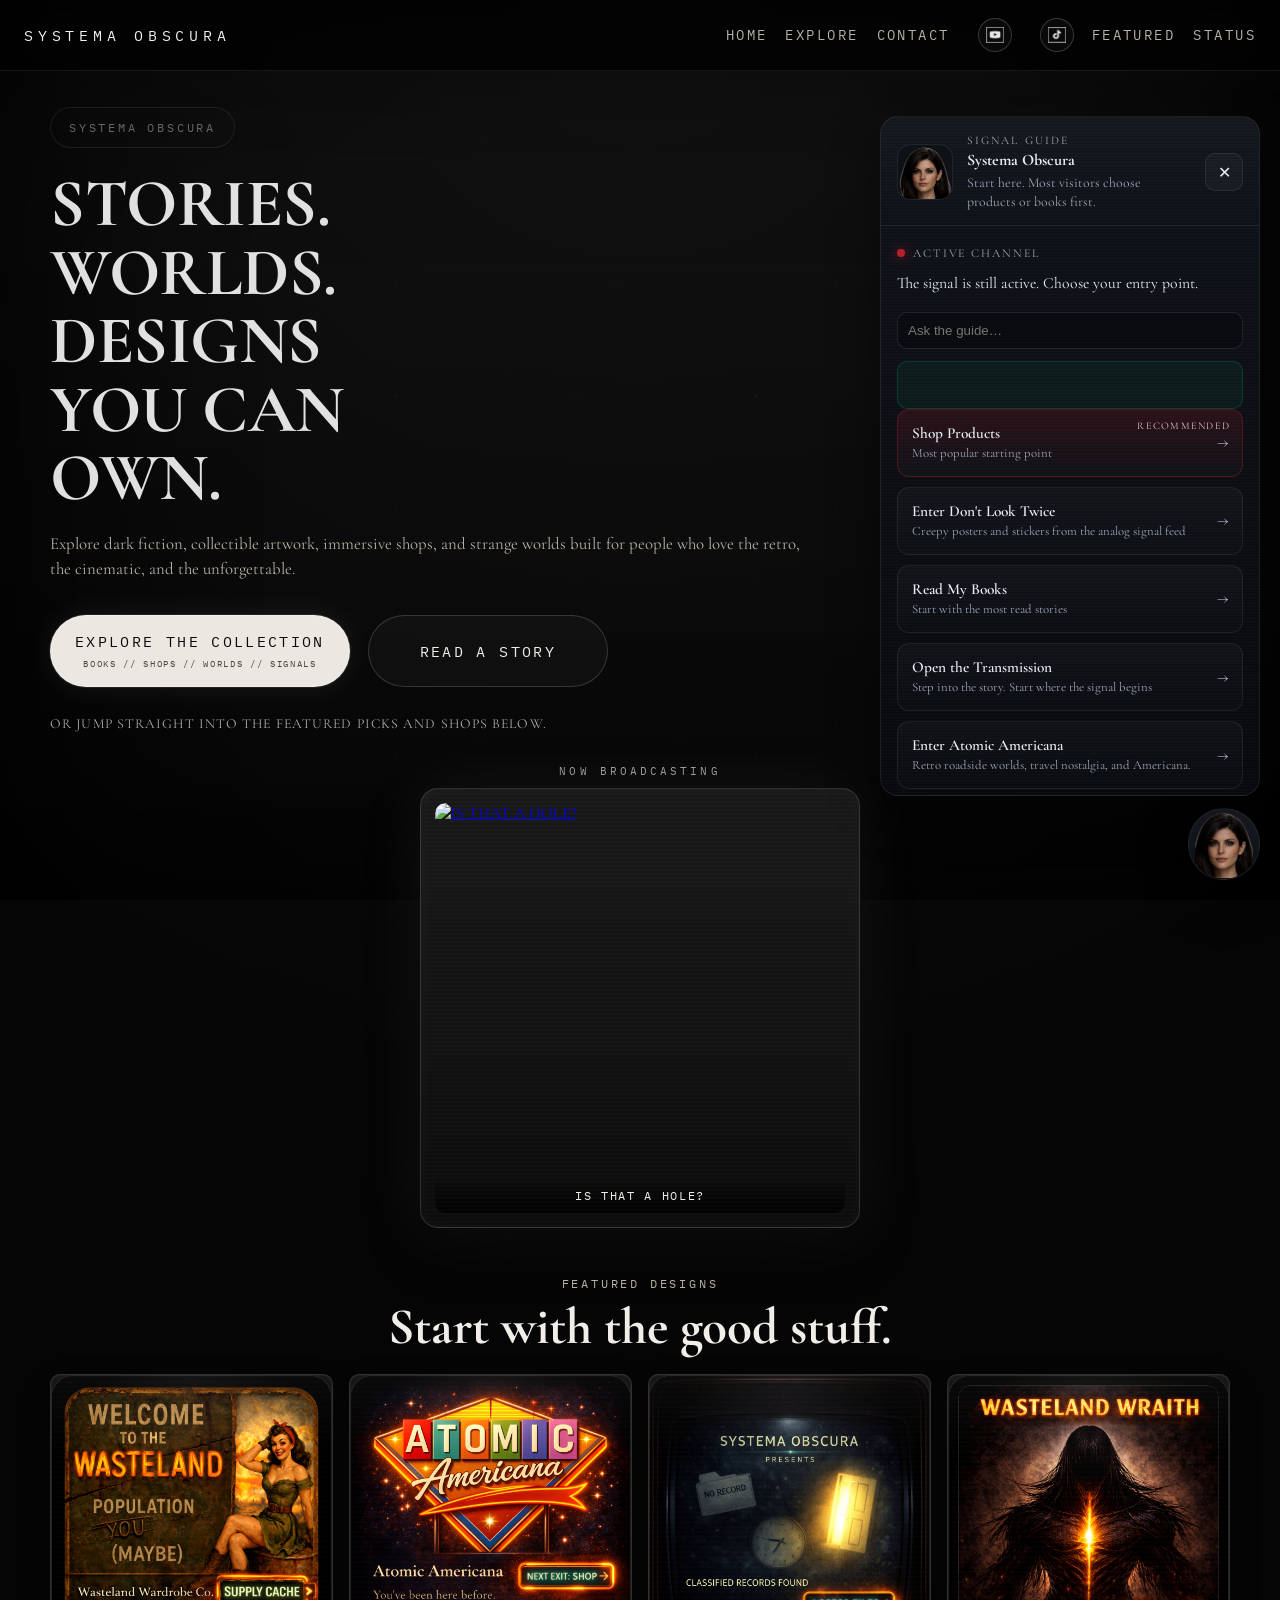
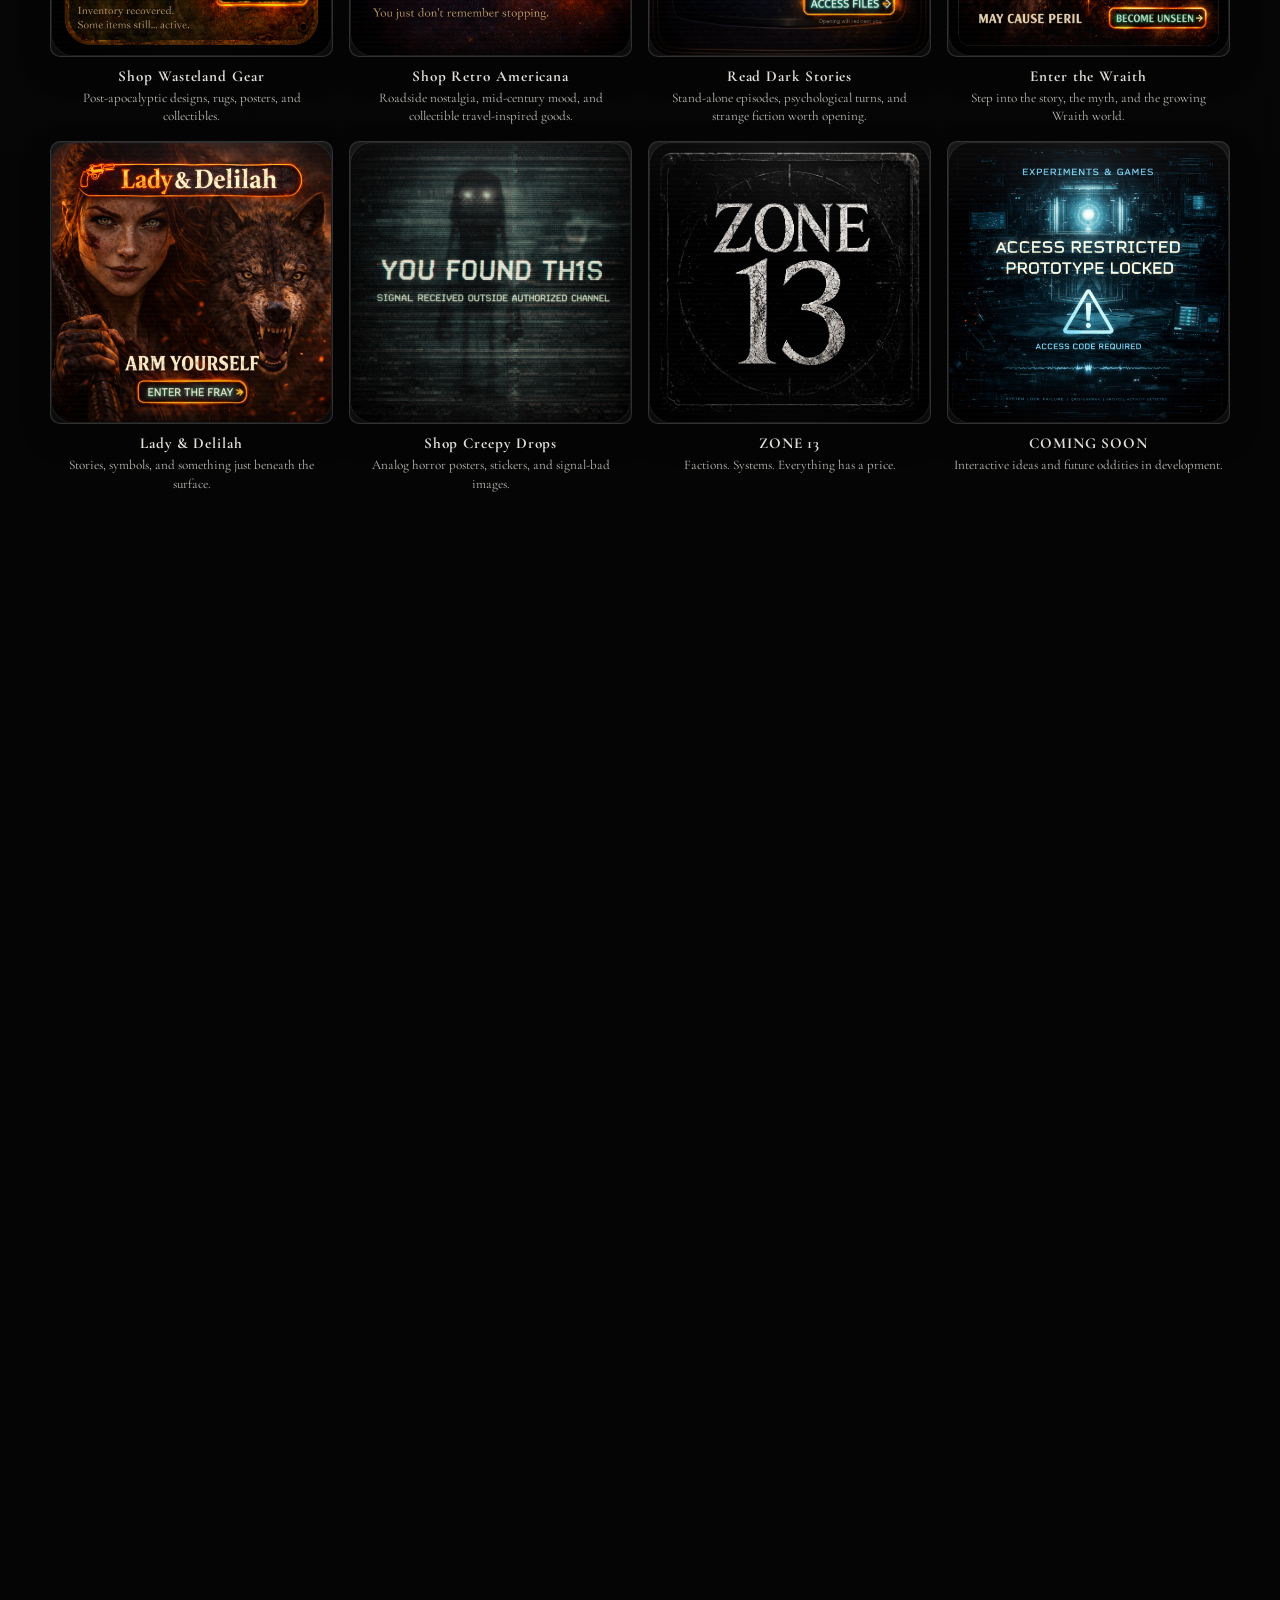
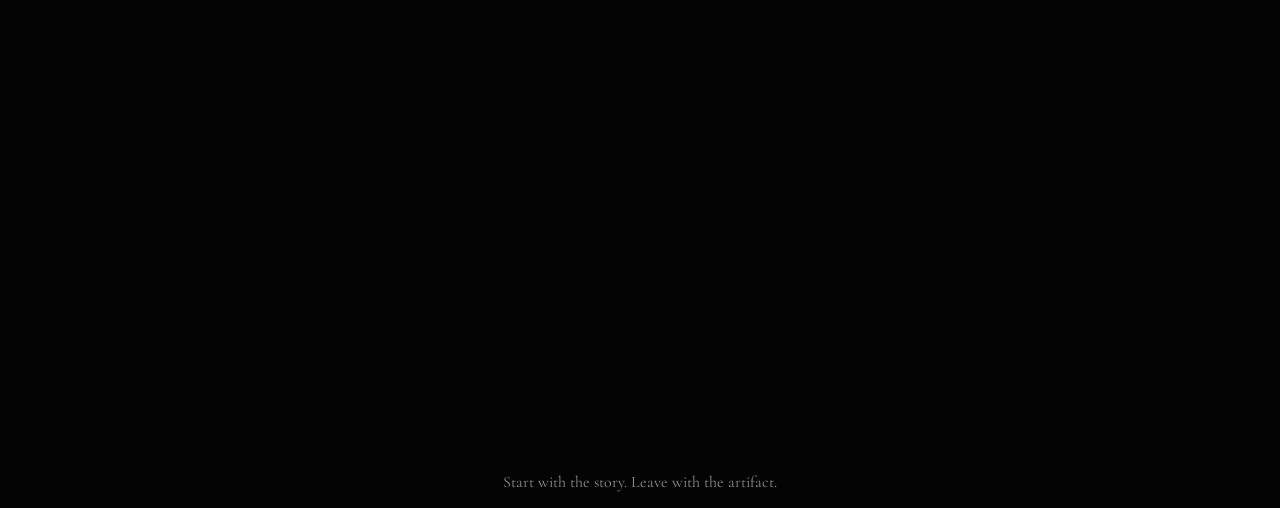
==== commit dc4358be: "Update index.html" ====
--- a/index.html
+++ b/index.html
@@ -604,11 +604,11 @@
   <div class="crt-broadcast-label">NOW BROADCASTING</div>
 
   <div class="crt-tv-featured">
-    <a id="crtLink" href="#" target="_blank">
-      <img id="crtImage" src="assets/crt/placeholder.jpg" alt="Featured product">
+    <a id="crtLink" href="https://wastelandwardrobeco.etsy.com/listing/4446251223" target="_blank" rel="noopener">
+      <img id="crtImage" src="assets/crt/crt-rug-collapse.png" alt="IS THAT A HOLE?">
 
       <div class="crt-overlay-featured">
-        <span id="crtTitle">LOADING SIGNAL...</span>
+        <span id="crtTitle">IS THAT A HOLE?</span>
       </div>
     </a>
   </div>
@@ -1086,19 +1086,49 @@
 <script>
 const crtItems = [
   {
-    image: "assets/crt/rug1.png",
+    image: "assets/crt/crt-rug-collapse.png",
     link: "https://wastelandwardrobeco.etsy.com/listing/4446251223",
     title: "IS THAT A HOLE?"
   },
   {
-    image: "assets/crt/aa1.png",
+    image: "assets/crt/crt-aa-drivein.png",
     link: "https://atomicamericana.etsy.com/listing/4471276737",
     title: "ATOMIC DRIVE-IN"
   },
   {
-    image: "assets/crt/sop1.png",
+    image: "assets/crt/crt-sop-dopamine.png",
     link: "https://www.amazon.com/dp/B0GS6ZQMYW",
     title: "DOPAMINE CAFE"
+  },
+  {
+    image: "assets/crt/crt-wwc-blood-suckers.png",
+    link: "https://wastelandwardrobeco.etsy.com/listing/4327613334/blood-suckers-from-the-swamp",
+    title: "BLOOD SUCKERS"
+  },
+  {
+    image: "assets/crt/crt-wwc-wasteland.png",
+    link: "https://wastelandwardrobeco.etsy.com/listing/4331172686/post-apocalyptic-wall-art-poster-welcome",
+    title: "POPULATION: YOU"
+  },
+  {
+    image: "assets/crt/crt-aa-boomerang-rug.png",
+    link: "https://atomicamericana.etsy.com/listing/4471808084/atomic-boomerang-rug-mid-century-modern",
+    title: "ATOMIC BOOMERANG"
+  },
+  {
+    image: "assets/crt/crt-aa-starburst.png",
+    link: "https://atomicamericana.etsy.com/listing/4468757230/mid-century-starburst-shower-curtain",
+    title: "ATOMIC STARBURST"
+  },
+  {
+    image: "assets/crt/crt-dlt-watcher.png",
+    link: "https://dont-look-twice.printify.me/product/27779797",
+    title: "DO NOT LOOK"
+  },
+  {
+    image: "assets/crt/crt-dlt-road.png",
+    link: "https://dont-look-twice.printify.me/product/27873562",
+    title: "STAY ON THE ROAD"
   }
 ];
 
@@ -1108,20 +1138,25 @@
 const crtLink = document.getElementById("crtLink");
 const crtTitle = document.getElementById("crtTitle");
 
+function setCRTItem(index) {
+  const item = crtItems[index];
+  crtImage.src = item.image;
+  crtImage.alt = item.title;
+  crtLink.href = item.link;
+  crtTitle.textContent = item.title;
+}
+
 function rotateCRT() {
   currentCRT = (currentCRT + 1) % crtItems.length;
-
   crtImage.style.opacity = 0;
 
   setTimeout(() => {
-    crtImage.src = crtItems[currentCRT].image;
-    crtLink.href = crtItems[currentCRT].link;
-    crtTitle.textContent = crtItems[currentCRT].title;
-
+    setCRTItem(currentCRT);
     crtImage.style.opacity = 1;
   }, 200);
 }
 
+setCRTItem(currentCRT);
 setInterval(rotateCRT, 6500);
 </script>
   
--- a/style.css
+++ b/style.css
@@ -1857,3 +1857,143 @@
   opacity: 0.34;
   transition: opacity 0.28s ease;
 }
+.sop-grid {
+  display: grid;
+  grid-template-columns: repeat(auto-fit, minmax(220px, 1fr));
+  gap: 40px;
+  padding: 40px 20px;
+}
+
+.sop-tile {
+  max-width: 260px;
+  margin: 0 auto;
+}
+.sop-tile {
+  transition: transform 0.2s ease, filter 0.2s ease;
+}
+
+.sop-tile:hover {
+  transform: translateY(-6px);
+  filter: brightness(1.1);
+}
+.sop-blurb {
+  font-size: 13px;
+  color: rgba(255,255,255,0.7);
+  margin-top: 8px;
+  line-height: 1.4;
+  text-align: center;
+  max-width: 220px;
+}
+/* SOP archive spacing + blurbs */
+
+.sop-archive-intro {
+  max-width: 900px;
+  margin: 30px auto 18px;
+  padding: 0 20px;
+  text-align: center;
+}
+
+.sop-archive-intro__eyebrow {
+  margin: 0 0 8px;
+  font-size: 12px;
+  letter-spacing: 0.22em;
+  text-transform: uppercase;
+  color: rgba(255,255,255,0.55);
+}
+
+.sop-archive-intro__title {
+  margin: 0 0 10px;
+  font-size: clamp(28px, 4vw, 42px);
+  font-weight: 500;
+  letter-spacing: 0.04em;
+  color: #fff;
+}
+
+.sop-archive-intro__text {
+  max-width: 680px;
+  margin: 0 auto;
+  font-size: 15px;
+  line-height: 1.6;
+  color: rgba(255,255,255,0.72);
+}
+
+.transmission-grid {
+  display: grid;
+  grid-template-columns: repeat(auto-fit, minmax(240px, 1fr));
+  gap: 42px 34px;
+  max-width: 1180px;
+  margin: 40px auto 0;
+  padding: 0 24px;
+  align-items: start;
+}
+
+.transmission-item {
+  display: flex;
+  flex-direction: column;
+  align-items: center;
+}
+
+.transmission-item__meta {
+  width: 100%;
+  max-width: 260px;
+  margin-top: 12px;
+  text-align: center;
+}
+
+.transmission-item__hook {
+  margin: 0;
+  font-size: 13px;
+  line-height: 1.5;
+  color: rgba(255,255,255,0.72);
+  min-height: 40px;
+}
+
+.transmission-card {
+  width: 100%;
+  max-width: 260px;
+  margin: 0 auto;
+}
+
+.transmission-card:hover {
+  transform: translateY(-6px);
+}
+
+.transmission-card__content {
+  justify-content: flex-end;
+}
+
+.transmission-card__number {
+  margin-bottom: 6px;
+}
+
+.transmission-card__title {
+  margin: 0 0 6px;
+}
+
+.transmission-card__status {
+  margin-top: 0;
+}
+
+@media (max-width: 768px) {
+  .transmission-grid {
+    gap: 32px;
+    padding: 0 18px;
+  }
+
+  .transmission-item__meta {
+    max-width: 280px;
+  }
+
+  .transmission-item__hook {
+    min-height: auto;
+  }
+}
+.transmission-item__hook {
+  color: rgba(255,255,255,0.6);
+}
+.transmission-grid {
+  gap: 50px 34px;
+}
+.transmission-item:hover {
+  transform: translateY(-4px);
+}
